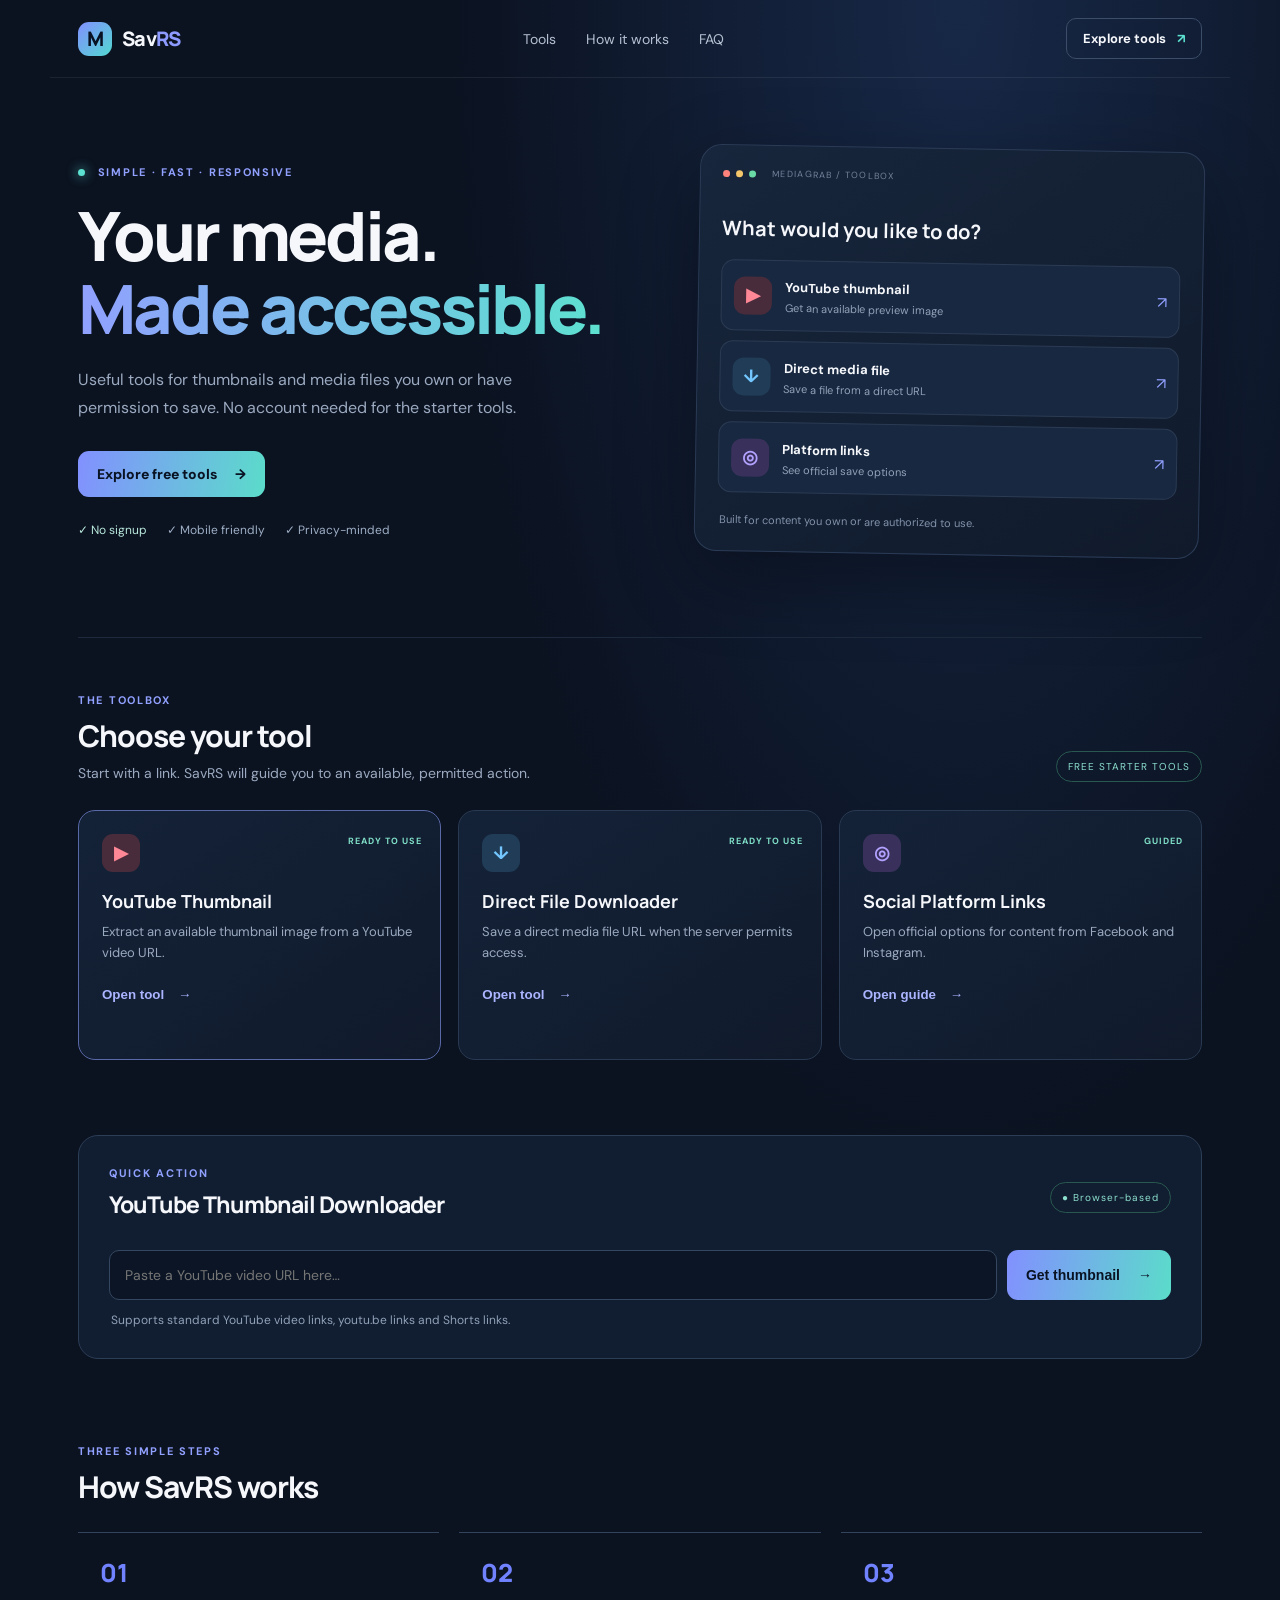
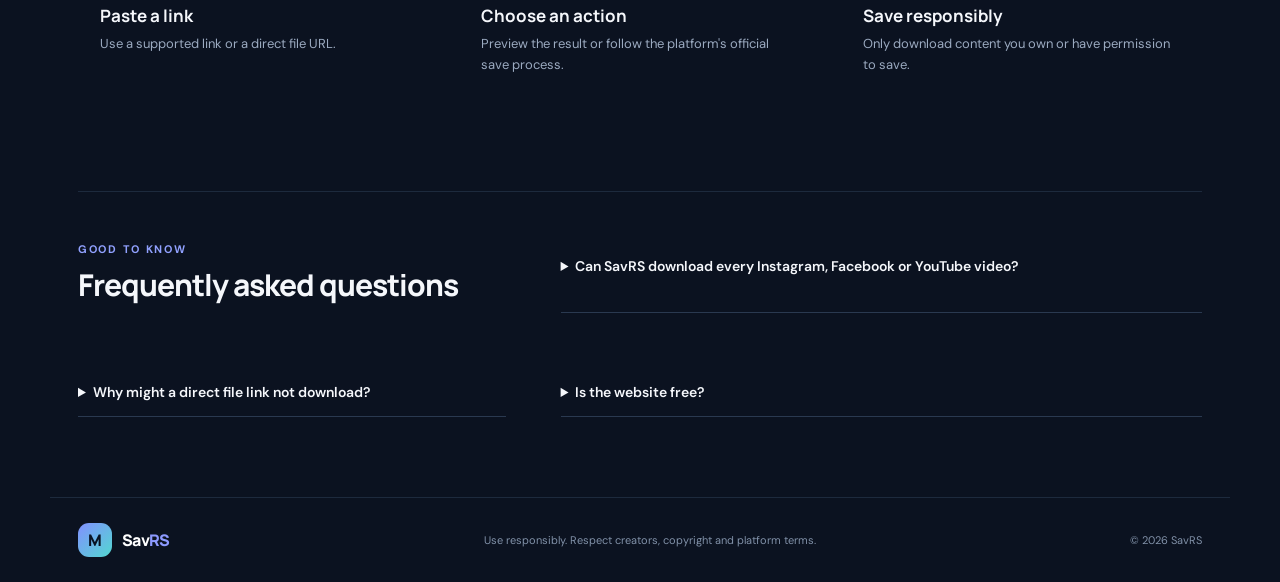
==== index.html @ 7df57d8f "Add files via upload" ====
<!doctype html>
<html lang="en">
<head>
  <meta charset="utf-8">
  <meta name="viewport" content="width=device-width, initial-scale=1">
  <meta name="theme-color" content="#101827">
  <meta name="description" content="SavRS — simple tools for media you own or are authorized to download.">
  <title>SavRS — All Your Media Tools</title>
  <link rel="stylesheet" href="style.css">
</head>
<body>
  <header class="topbar">
    <a class="brand" href="#" aria-label="SavRS home"><span class="brand-mark">M</span><span>Sav<span class="brand-accent">RS</span></span></a>
    <nav><a href="#tools">Tools</a><a href="#how">How it works</a><a href="#faq">FAQ</a></nav>
    <a class="top-cta" href="#tools">Explore tools <span>↗</span></a>
  </header>

  <main>
    <section class="hero">
      <div class="hero-copy">
        <div class="eyebrow"><span class="pulse"></span> SIMPLE · FAST · RESPONSIVE</div>
        <h1>Your media.<br><span>Made accessible.</span></h1>
        <p class="hero-text">Useful tools for thumbnails and media files you own or have permission to save. No account needed for the starter tools.</p>
        <a class="primary-btn" href="#tools">Explore free tools <span>→</span></a>
        <div class="trust-row"><span>✓ No signup</span><span>✓ Mobile friendly</span><span>✓ Privacy-minded</span></div>
      </div>
      <div class="hero-card">
        <div class="window-dots"><i></i><i></i><i></i><span>MEDIAGRAB / TOOLBOX</span></div>
        <div class="preview-title">What would you like to do?</div>
        <div class="preview-item"><span class="preview-icon red">▶</span><div><b>YouTube thumbnail</b><small>Get an available preview image</small></div><span class="arrow">↗</span></div>
        <div class="preview-item"><span class="preview-icon blue">↓</span><div><b>Direct media file</b><small>Save a file from a direct URL</small></div><span class="arrow">↗</span></div>
        <div class="preview-item"><span class="preview-icon violet">◎</span><div><b>Platform links</b><small>See official save options</small></div><span class="arrow">↗</span></div>
        <div class="preview-note">Built for content you own or are authorized to use.</div>
      </div>
    </section>

    <section class="tool-section" id="tools">
      <div class="section-heading"><div><div class="eyebrow">THE TOOLBOX</div><h2>Choose your tool</h2><p>Start with a link. SavRS will guide you to an available, permitted action.</p></div><span class="free-pill">FREE STARTER TOOLS</span></div>

      <div class="tool-grid">
        <article class="tool-card featured">
          <div class="tool-icon red">▶</div><div class="tag">READY TO USE</div>
          <h3>YouTube Thumbnail</h3><p>Extract an available thumbnail image from a YouTube video URL.</p>
          <button class="tool-button" data-tool="youtube">Open tool <span>→</span></button>
        </article>
        <article class="tool-card">
          <div class="tool-icon blue">↓</div><div class="tag">READY TO USE</div>
          <h3>Direct File Downloader</h3><p>Save a direct media file URL when the server permits access.</p>
          <button class="tool-button" data-tool="direct">Open tool <span>→</span></button>
        </article>
        <article class="tool-card">
          <div class="tool-icon violet">◎</div><div class="tag">GUIDED</div>
          <h3>Social Platform Links</h3><p>Open official options for content from Facebook and Instagram.</p>
          <button class="tool-button" data-tool="social">Open guide <span>→</span></button>
        </article>
      </div>
    </section>

    <section class="workspace" id="workspace" aria-live="polite">
      <div class="workspace-head"><div><div class="eyebrow">QUICK ACTION</div><h2 id="workspace-title">YouTube Thumbnail Downloader</h2></div><span class="secure-label">● Browser-based</span></div>
      <div class="input-row"><label class="sr-only" for="media-url">Paste a link</label><input id="media-url" type="url" placeholder="Paste a YouTube video URL here…" autocomplete="url"><button id="run-tool" class="primary-btn">Get thumbnail <span>→</span></button></div>
      <p class="hint" id="tool-hint">Supports standard YouTube video links, youtu.be links and Shorts links.</p>
      <div id="result" class="result hidden"></div>
      <div id="notice" class="notice hidden" role="status"></div>
    </section>

    <section class="steps" id="how">
      <div class="eyebrow">THREE SIMPLE STEPS</div><h2>How SavRS works</h2>
      <div class="step-grid">
        <div class="step"><span>01</span><h3>Paste a link</h3><p>Use a supported link or a direct file URL.</p></div>
        <div class="step"><span>02</span><h3>Choose an action</h3><p>Preview the result or follow the platform's official save process.</p></div>
        <div class="step"><span>03</span><h3>Save responsibly</h3><p>Only download content you own or have permission to save.</p></div>
      </div>
    </section>

    <section class="faq" id="faq"><div><div class="eyebrow">GOOD TO KNOW</div><h2>Frequently asked questions</h2></div>
      <details><summary>Can SavRS download every Instagram, Facebook or YouTube video?</summary><p>No. Platform restrictions, copyright and access controls apply. This starter version does not bypass logins, private accounts, DRM or platform protections. Use each platform's official download or save feature where available.</p></details>
      <details><summary>Why might a direct file link not download?</summary><p>The host may block cross-origin requests, require authentication, or prevent downloads. Try the file owner's official download link.</p></details>
      <details><summary>Is the website free?</summary><p>This starter frontend can be hosted on a free static hosting plan. Hosting providers and third-party services may have usage limits or change their free tiers.</p></details>
    </section>
  </main>

  <footer><a class="brand" href="#"><span class="brand-mark">M</span><span>Sav<span class="brand-accent">RS</span></span></a><p>Use responsibly. Respect creators, copyright and platform terms.</p><span>© <span id="year"></span> SavRS</span></footer>
  <script src="app.js"></script>
</body>
</html>
---- style.css ----
@import url('https://fonts.googleapis.com/css2?family=DM+Sans:wght@400;500;600;700&family=Manrope:wght@400;500;600;700;800&display=swap');
:root{--bg:#0b1220;--panel:#111c2e;--panel2:#142238;--text:#f5f7fb;--muted:#9baac0;--line:#26364d;--accent:#7c8cff;--cyan:#5de1d0}
*{box-sizing:border-box}html{scroll-behavior:smooth}body{margin:0;background:radial-gradient(ellipse at 75% 0%,#172847 0,transparent 38%),var(--bg);color:var(--text);font-family:'DM Sans',sans-serif}a{color:inherit;text-decoration:none}.topbar{height:78px;max-width:1180px;margin:auto;padding:0 28px;display:flex;align-items:center;justify-content:space-between;border-bottom:1px solid rgba(255,255,255,.07)}.brand{display:flex;align-items:center;gap:10px;font:800 20px Manrope,sans-serif;letter-spacing:-.7px}.brand-mark{width:34px;height:34px;border-radius:11px;display:grid;place-items:center;background:linear-gradient(135deg,#8290ff,#52d8d1);color:#081222;font-weight:900}.brand-accent{color:#8d9aff}.topbar nav{display:flex;gap:30px;color:#b4c0d2;font-size:14px}.topbar nav a:hover{color:white}.top-cta{font-size:13px;font-weight:700;padding:11px 16px;border:1px solid #3b4d68;border-radius:10px}.top-cta span{color:var(--cyan);margin-left:8px}main{max-width:1180px;margin:auto;padding:0 28px}.hero{min-height:510px;display:grid;grid-template-columns:1.05fr .95fr;gap:60px;align-items:center;padding:70px 0 82px}.eyebrow{font-size:11px;letter-spacing:1.7px;font-weight:700;color:#91a1ff}.pulse{display:inline-block;width:7px;height:7px;background:var(--cyan);border-radius:50%;margin-right:8px;box-shadow:0 0 12px var(--cyan)}h1,h2,h3,p{margin-top:0}h1{font:800 clamp(42px,6vw,68px)/1.08 Manrope,sans-serif;letter-spacing:-3px;margin:20px 0}.hero h1 span{background:linear-gradient(90deg,#91a0ff,#5de1d0);-webkit-background-clip:text;background-clip:text;color:transparent}.hero-text{color:var(--muted);font-size:16px;line-height:1.8;max-width:500px;margin-bottom:28px}.primary-btn{border:0;background:linear-gradient(100deg,#8290ff,#5bdcca);color:#091323;font-weight:800;border-radius:11px;padding:14px 19px;display:inline-flex;align-items:center;gap:18px;cursor:pointer;font-size:14px}.primary-btn:hover{filter:brightness(1.08);transform:translateY(-1px)}.trust-row{display:flex;gap:20px;margin-top:25px;color:#9eafc5;font-size:12px;flex-wrap:wrap}.trust-row span:first-child{color:#b9e9dc}.hero-card{background:linear-gradient(145deg,#17263c,#101a2b);border:1px solid #2b3b55;border-radius:22px;padding:22px;box-shadow:0 25px 80px #0005;transform:rotate(1deg)}.window-dots{display:flex;align-items:center;gap:6px;color:#73839a;font-size:9px;letter-spacing:1.3px;margin-bottom:35px}.window-dots i{width:7px;height:7px;border-radius:50%;background:#586982}.window-dots i:first-child{background:#ff827b}.window-dots i:nth-child(2){background:#f5c76b}.window-dots i:nth-child(3){background:#69d9a5}.window-dots span{margin-left:10px}.preview-title{font:700 20px Manrope;margin-bottom:18px}.preview-item{display:flex;align-items:center;gap:13px;padding:15px 12px;border:1px solid #2b3b53;border-radius:13px;margin:10px 0;background:#182840}.preview-icon,.tool-icon{width:38px;height:38px;display:grid;place-items:center;border-radius:11px;font-weight:800;font-size:18px}.red{background:#492c3b;color:#ff8796}.blue{background:#203c56;color:#73c6ff}.violet{background:#39315b;color:#b4a1ff}.preview-item b{font-size:13px}.preview-item small{display:block;color:#92a2b8;margin-top:4px;font-size:11px}.arrow{margin-left:auto;color:#91a0ff}.preview-note{color:#8292aa;font-size:11px;margin:20px 2px 2px}.tool-section{padding:55px 0 70px;border-top:1px solid #1d2a3d}.section-heading{display:flex;align-items:end;justify-content:space-between;gap:20px;margin-bottom:28px}.section-heading h2,.workspace h2,.steps h2,.faq h2{font:750 30px Manrope;letter-spacing:-1px;margin:8px 0}.section-heading p{color:var(--muted);font-size:14px;margin:0}.free-pill,.secure-label{font-size:10px;letter-spacing:1px;color:#8de0ce;border:1px solid #28584f;padding:8px 11px;border-radius:30px;white-space:nowrap}.tool-grid{display:grid;grid-template-columns:repeat(3,1fr);gap:17px}.tool-card{position:relative;background:linear-gradient(145deg,#142238,#101a2b);border:1px solid #283951;border-radius:17px;padding:23px;min-height:250px}.tool-card.featured{border-color:#5968a7}.tool-card .tag{position:absolute;right:18px;top:24px;color:#7fdfc7;font-size:9px;letter-spacing:1px;font-weight:700}.tool-card h3{font:700 18px Manrope;margin:17px 0 8px}.tool-card p{font-size:13px;line-height:1.65;color:var(--muted);min-height:43px}.tool-button{background:transparent;border:0;color:#aab4ff;padding:10px 0;font-weight:700;cursor:pointer}.tool-button span{margin-left:10px}.workspace{padding:30px;background:#111e31;border:1px solid #2c3d56;border-radius:20px;margin:5px 0 80px}.workspace-head{display:flex;justify-content:space-between;align-items:center;gap:15px;margin-bottom:22px}.workspace h2{font-size:23px}.input-row{display:flex;gap:10px}.input-row input{flex:1;min-width:0;background:#0b1525;border:1px solid #354760;color:white;border-radius:10px;padding:15px;font:14px 'DM Sans';outline:none}.input-row input:focus{border-color:#8793ff;box-shadow:0 0 0 3px #8793ff22}.hint{font-size:12px;color:#91a1b8;margin:12px 2px 0}.result{margin-top:22px;padding:18px;background:#0b1728;border:1px solid #2d405b;border-radius:13px}.result img{display:block;width:min(100%,520px);border-radius:10px;margin:14px 0}.result-actions{display:flex;gap:10px;flex-wrap:wrap}.secondary-btn{display:inline-block;padding:10px 13px;border-radius:9px;background:#263957;color:#dce4ff;font-size:12px;font-weight:700}.notice{margin-top:18px;padding:13px 15px;border-radius:10px;background:#2b2430;color:#ffd8bd;font-size:13px;line-height:1.6}.hidden{display:none}.steps{padding:5px 0 80px}.step-grid{display:grid;grid-template-columns:repeat(3,1fr);gap:20px;margin-top:25px}.step{padding:22px;border-top:1px solid #33435b}.step span{font:800 25px Manrope;color:#7182ff}.step h3{font:700 17px Manrope;margin:14px 0 7px}.step p{color:var(--muted);font-size:13px;line-height:1.6}.faq{display:grid;grid-template-columns:.8fr 1.2fr;gap:55px;padding:50px 0 80px;border-top:1px solid #1d2a3d}.faq details{border-bottom:1px solid #2a3950;padding:15px 0}.faq summary{cursor:pointer;font-size:14px;font-weight:600}.faq details p{color:var(--muted);font-size:13px;line-height:1.7;margin:12px 0 0}footer{border-top:1px solid #1d2a3d;max-width:1180px;margin:auto;padding:25px 28px;display:flex;align-items:center;justify-content:space-between;gap:20px;color:#8191a8;font-size:11px}footer p{margin:0}footer .brand{color:white;font-size:16px}.sr-only{position:absolute;width:1px;height:1px;padding:0;margin:-1px;overflow:hidden;clip:rect(0,0,0,0);white-space:nowrap;border:0}
@media(max-width:800px){.hero{grid-template-columns:1fr;gap:35px;padding:55px 0}.hero-card{max-width:550px}.tool-grid{grid-template-columns:1fr 1fr}.faq{grid-template-columns:1fr;gap:12px}.topbar nav{display:none}}
@media(max-width:560px){.topbar{height:66px;padding:0 18px}main{padding:0 18px}.top-cta{font-size:11px;padding:9px 11px}.hero{padding:48px 0 58px;min-height:0}h1{letter-spacing:-2px}.hero-text{font-size:14px}.trust-row{gap:10px}.hero-card{padding:17px}.section-heading{align-items:start;flex-direction:column}.section-heading h2,.steps h2,.faq h2{font-size:26px}.tool-grid,.step-grid{grid-template-columns:1fr}.tool-card{min-height:220px}.workspace{padding:19px;margin-bottom:60px}.workspace-head{align-items:start;flex-direction:column}.workspace h2{font-size:20px}.input-row{flex-direction:column}.input-row .primary-btn{justify-content:center}footer{padding:22px 18px;flex-wrap:wrap}footer p{order:3;width:100%}}

.upload-area{margin-top:18px;padding:18px;border:1px dashed #526785;border-radius:12px;background:#0c1728}.upload-area label{display:block;font-weight:700;font-size:13px;margin-bottom:12px}.upload-area input{max-width:100%;color:#cbd5e1;font-size:12px}.primary-btn:disabled{opacity:.65;cursor:wait}
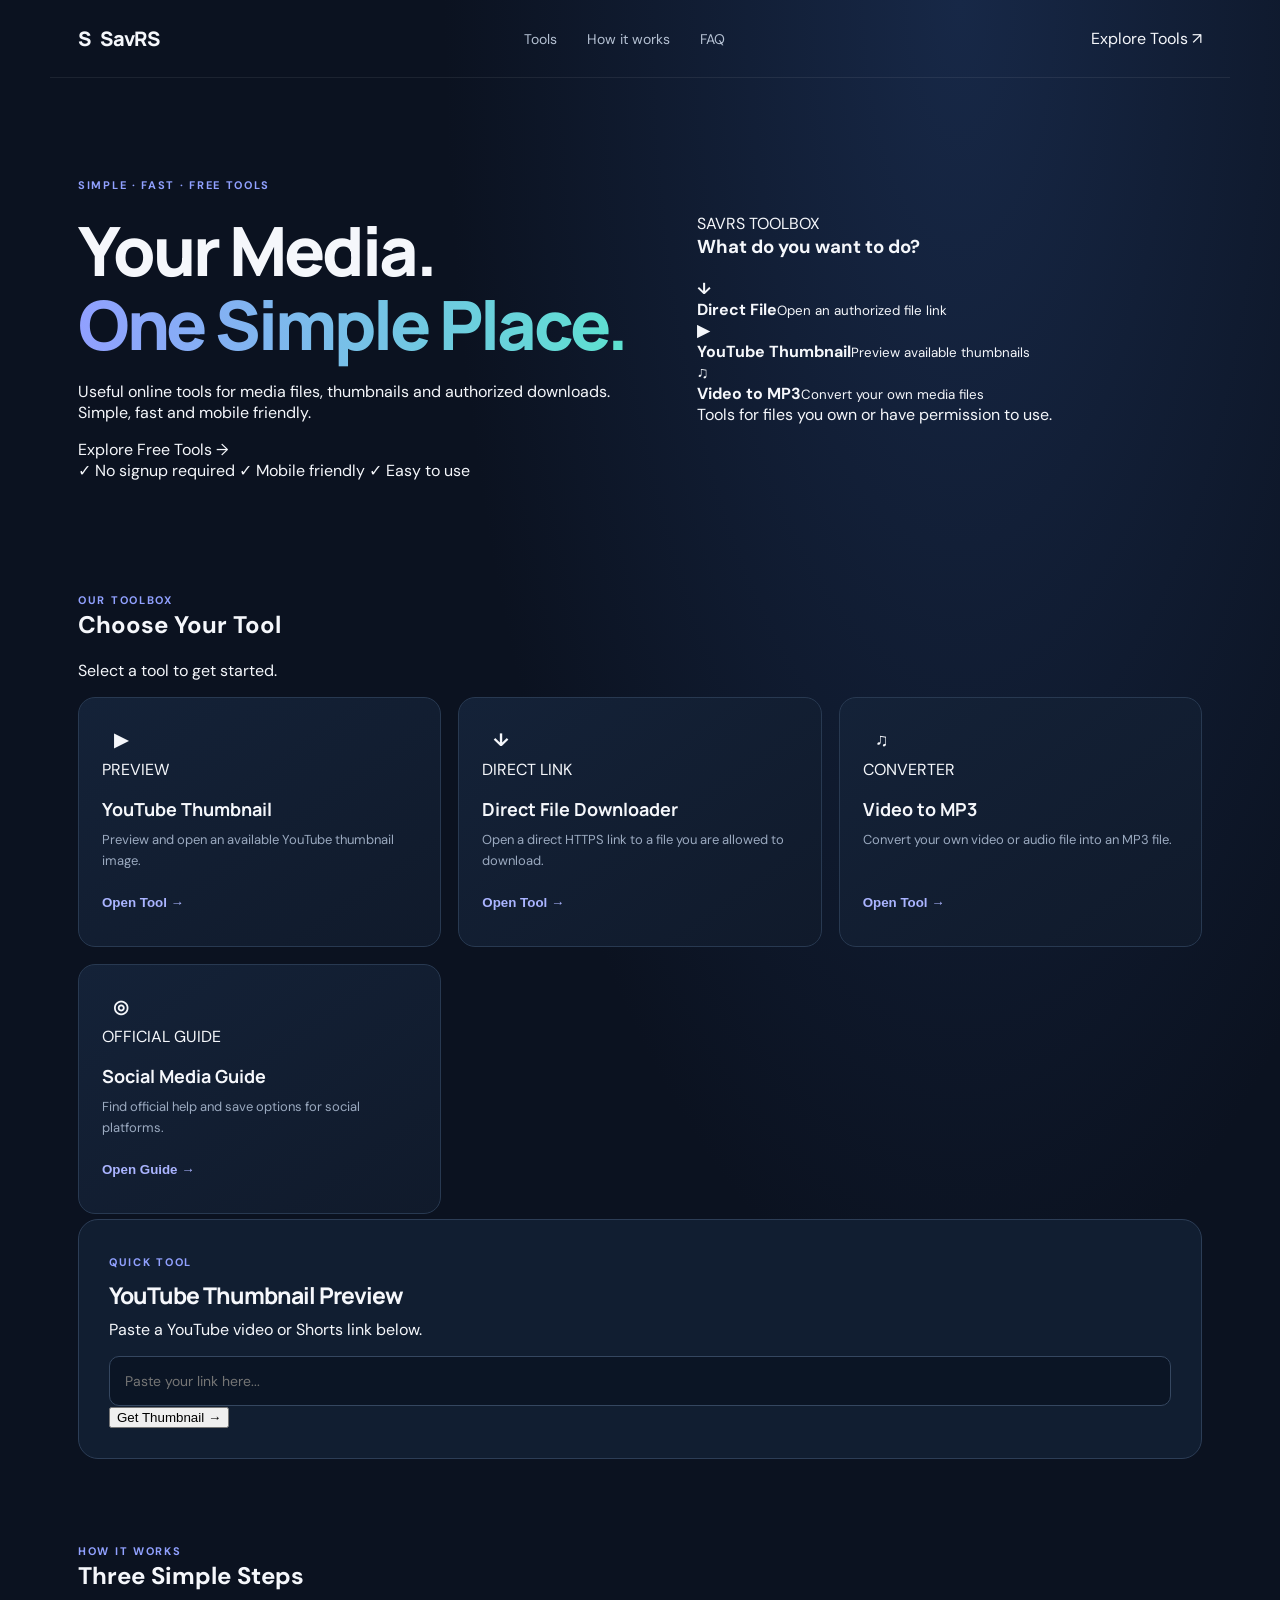
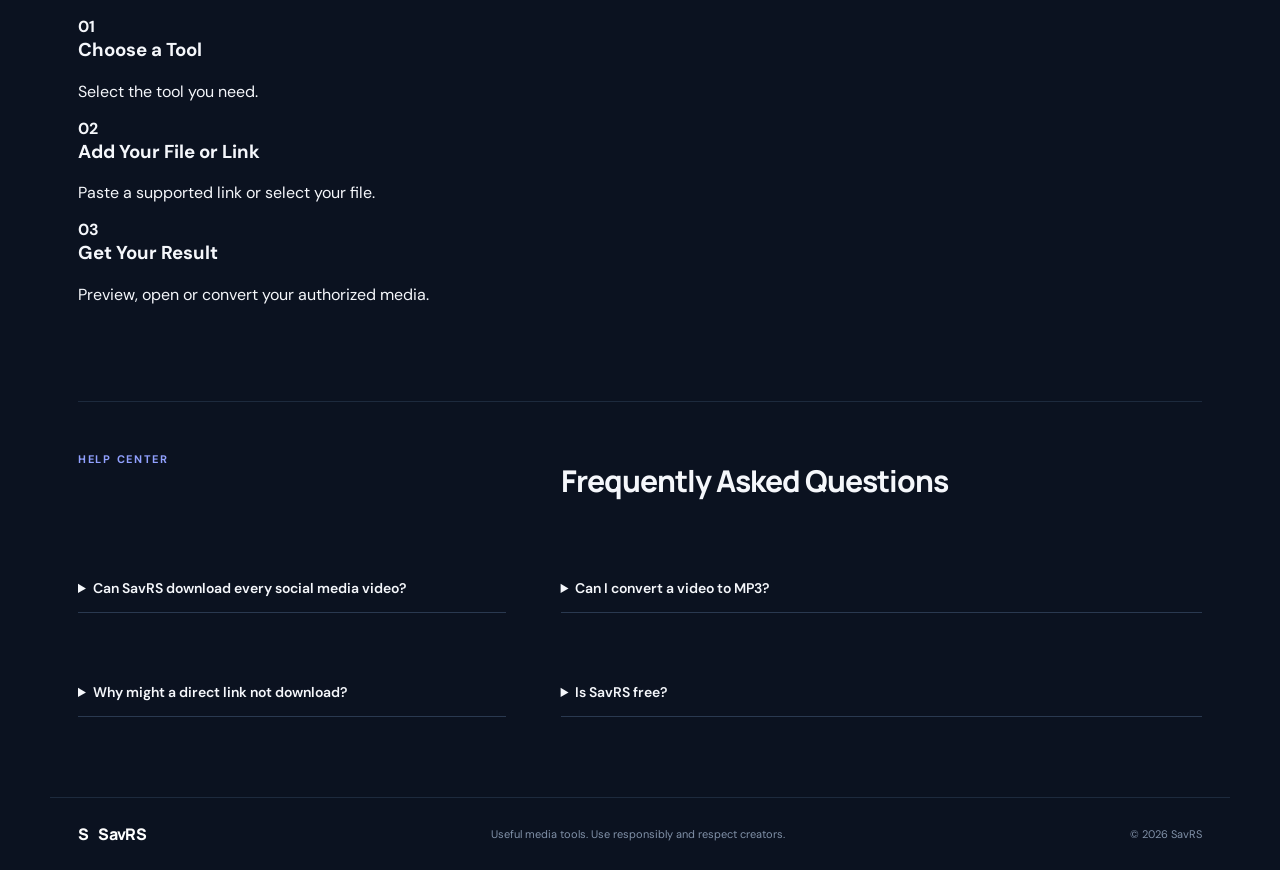
==== commit 56e7a3c5: "Update index.html" ====
--- a/index.html
+++ b/index.html
@@ -1,86 +1,141 @@
-<!doctype html>
+
+<!DOCTYPE html>
 <html lang="en">
 <head>
-  <meta charset="utf-8">
-  <meta name="viewport" content="width=device-width, initial-scale=1">
-  <meta name="theme-color" content="#101827">
-  <meta name="description" content="SavRS — simple tools for media you own or are authorized to download.">
-  <title>SavRS — All Your Media Tools</title>
+  <meta charset="UTF-8">
+  <meta name="viewport" content="width=device-width, initial-scale=1.0">
+  <meta name="theme-color" content="#071426">
+  <meta name="description" content="SavRS - Free online media tools for authorized files, thumbnails and media conversion.">
+  <title>SavRS - All in One Media Downloader</title>
   <link rel="stylesheet" href="style.css">
 </head>
 <body>
   <header class="topbar">
-    <a class="brand" href="#" aria-label="SavRS home"><span class="brand-mark">M</span><span>Sav<span class="brand-accent">RS</span></span></a>
-    <nav><a href="#tools">Tools</a><a href="#how">How it works</a><a href="#faq">FAQ</a></nav>
-    <a class="top-cta" href="#tools">Explore tools <span>↗</span></a>
+    <a class="brand" href="#">
+      <span class="brand-icon">S</span>
+      <span>Sav<span class="cyan">RS</span></span>
+    </a>
+    <nav>
+      <a href="#tools">Tools</a>
+      <a href="#how">How it works</a>
+      <a href="#faq">FAQ</a>
+    </nav>
+    <a class="nav-button" href="#tools">Explore Tools ↗</a>
   </header>
 
   <main>
     <section class="hero">
-      <div class="hero-copy">
-        <div class="eyebrow"><span class="pulse"></span> SIMPLE · FAST · RESPONSIVE</div>
-        <h1>Your media.<br><span>Made accessible.</span></h1>
-        <p class="hero-text">Useful tools for thumbnails and media files you own or have permission to save. No account needed for the starter tools.</p>
-        <a class="primary-btn" href="#tools">Explore free tools <span>→</span></a>
-        <div class="trust-row"><span>✓ No signup</span><span>✓ Mobile friendly</span><span>✓ Privacy-minded</span></div>
+      <div class="hero-content">
+        <span class="eyebrow">SIMPLE · FAST · FREE TOOLS</span>
+        <h1>Your Media.<br><span>One Simple Place.</span></h1>
+        <p>Useful online tools for media files, thumbnails and authorized downloads. Simple, fast and mobile friendly.</p>
+        <a class="main-button" href="#tools">Explore Free Tools <span>→</span></a>
+        <div class="trust">
+          <span>✓ No signup required</span>
+          <span>✓ Mobile friendly</span>
+          <span>✓ Easy to use</span>
+        </div>
       </div>
-      <div class="hero-card">
-        <div class="window-dots"><i></i><i></i><i></i><span>MEDIAGRAB / TOOLBOX</span></div>
-        <div class="preview-title">What would you like to do?</div>
-        <div class="preview-item"><span class="preview-icon red">▶</span><div><b>YouTube thumbnail</b><small>Get an available preview image</small></div><span class="arrow">↗</span></div>
-        <div class="preview-item"><span class="preview-icon blue">↓</span><div><b>Direct media file</b><small>Save a file from a direct URL</small></div><span class="arrow">↗</span></div>
-        <div class="preview-item"><span class="preview-icon violet">◎</span><div><b>Platform links</b><small>See official save options</small></div><span class="arrow">↗</span></div>
-        <div class="preview-note">Built for content you own or are authorized to use.</div>
+
+      <div class="hero-panel">
+        <div class="panel-top"><span></span><span></span><span></span> SAVRS TOOLBOX</div>
+        <h3>What do you want to do?</h3>
+        <div class="panel-item"><b class="p-icon">↓</b><div><strong>Direct File</strong><small>Open an authorized file link</small></div></div>
+        <div class="panel-item"><b class="p-icon">▶</b><div><strong>YouTube Thumbnail</strong><small>Preview available thumbnails</small></div></div>
+        <div class="panel-item"><b class="p-icon">♫</b><div><strong>Video to MP3</strong><small>Convert your own media files</small></div></div>
+        <p class="panel-note">Tools for files you own or have permission to use.</p>
       </div>
     </section>
 
-    <section class="tool-section" id="tools">
-      <div class="section-heading"><div><div class="eyebrow">THE TOOLBOX</div><h2>Choose your tool</h2><p>Start with a link. SavRS will guide you to an available, permitted action.</p></div><span class="free-pill">FREE STARTER TOOLS</span></div>
+    <section class="tools-section" id="tools">
+      <div class="section-title">
+        <span class="eyebrow">OUR TOOLBOX</span>
+        <h2>Choose Your Tool</h2>
+        <p>Select a tool to get started.</p>
+      </div>
 
       <div class="tool-grid">
-        <article class="tool-card featured">
-          <div class="tool-icon red">▶</div><div class="tag">READY TO USE</div>
-          <h3>YouTube Thumbnail</h3><p>Extract an available thumbnail image from a YouTube video URL.</p>
-          <button class="tool-button" data-tool="youtube">Open tool <span>→</span></button>
+        <article class="tool-card">
+          <div class="tool-icon">▶</div>
+          <span class="tool-tag">PREVIEW</span>
+          <h3>YouTube Thumbnail</h3>
+          <p>Preview and open an available YouTube thumbnail image.</p>
+          <button class="tool-button" data-tool="youtube">Open Tool →</button>
         </article>
+
         <article class="tool-card">
-          <div class="tool-icon blue">↓</div><div class="tag">READY TO USE</div>
-          <h3>Direct File Downloader</h3><p>Save a direct media file URL when the server permits access.</p>
-          <button class="tool-button" data-tool="direct">Open tool <span>→</span></button>
+          <div class="tool-icon">↓</div>
+          <span class="tool-tag">DIRECT LINK</span>
+          <h3>Direct File Downloader</h3>
+          <p>Open a direct HTTPS link to a file you are allowed to download.</p>
+          <button class="tool-button" data-tool="direct">Open Tool →</button>
         </article>
+
         <article class="tool-card">
-          <div class="tool-icon violet">◎</div><div class="tag">GUIDED</div>
-          <h3>Social Platform Links</h3><p>Open official options for content from Facebook and Instagram.</p>
-          <button class="tool-button" data-tool="social">Open guide <span>→</span></button>
+          <div class="tool-icon">♫</div>
+          <span class="tool-tag">CONVERTER</span>
+          <h3>Video to MP3</h3>
+          <p>Convert your own video or audio file into an MP3 file.</p>
+          <button class="tool-button" data-tool="audio">Open Tool →</button>
+        </article>
+
+        <article class="tool-card">
+          <div class="tool-icon">◎</div>
+          <span class="tool-tag">OFFICIAL GUIDE</span>
+          <h3>Social Media Guide</h3>
+          <p>Find official help and save options for social platforms.</p>
+          <button class="tool-button" data-tool="social">Open Guide →</button>
         </article>
       </div>
     </section>
 
-    <section class="workspace" id="workspace" aria-live="polite">
-      <div class="workspace-head"><div><div class="eyebrow">QUICK ACTION</div><h2 id="workspace-title">YouTube Thumbnail Downloader</h2></div><span class="secure-label">● Browser-based</span></div>
-      <div class="input-row"><label class="sr-only" for="media-url">Paste a link</label><input id="media-url" type="url" placeholder="Paste a YouTube video URL here…" autocomplete="url"><button id="run-tool" class="primary-btn">Get thumbnail <span>→</span></button></div>
-      <p class="hint" id="tool-hint">Supports standard YouTube video links, youtu.be links and Shorts links.</p>
-      <div id="result" class="result hidden"></div>
+    <section class="workspace" id="workspace">
+      <span class="eyebrow">QUICK TOOL</span>
+      <h2 id="workspace-title">YouTube Thumbnail Preview</h2>
+      <p id="tool-hint">Paste a YouTube video or Shorts link below.</p>
+
+      <div class="input-row" id="url-area">
+        <input id="media-url" type="url" placeholder="Paste your link here..." autocomplete="url">
+      </div>
+
+      <div class="upload-area hidden" id="upload-area">
+        <label for="media-file">Choose a video or audio file from your device</label>
+        <input type="file" id="media-file" accept="video/*,audio/*">
+        <small>For files you own or have permission to convert. Browser processing; large files may be slow.</small>
+      </div>
+
+      <button id="run-tool" class="main-button action-button">Get Thumbnail →</button>
+
       <div id="notice" class="notice hidden" role="status"></div>
+      <div id="result" class="result hidden" aria-live="polite"></div>
     </section>
 
-    <section class="steps" id="how">
-      <div class="eyebrow">THREE SIMPLE STEPS</div><h2>How SavRS works</h2>
-      <div class="step-grid">
-        <div class="step"><span>01</span><h3>Paste a link</h3><p>Use a supported link or a direct file URL.</p></div>
-        <div class="step"><span>02</span><h3>Choose an action</h3><p>Preview the result or follow the platform's official save process.</p></div>
-        <div class="step"><span>03</span><h3>Save responsibly</h3><p>Only download content you own or have permission to save.</p></div>
+    <section class="how-section" id="how">
+      <span class="eyebrow">HOW IT WORKS</span>
+      <h2>Three Simple Steps</h2>
+      <div class="steps">
+        <div><b>01</b><h3>Choose a Tool</h3><p>Select the tool you need.</p></div>
+        <div><b>02</b><h3>Add Your File or Link</h3><p>Paste a supported link or select your file.</p></div>
+        <div><b>03</b><h3>Get Your Result</h3><p>Preview, open or convert your authorized media.</p></div>
       </div>
     </section>
 
-    <section class="faq" id="faq"><div><div class="eyebrow">GOOD TO KNOW</div><h2>Frequently asked questions</h2></div>
-      <details><summary>Can SavRS download every Instagram, Facebook or YouTube video?</summary><p>No. Platform restrictions, copyright and access controls apply. This starter version does not bypass logins, private accounts, DRM or platform protections. Use each platform's official download or save feature where available.</p></details>
-      <details><summary>Why might a direct file link not download?</summary><p>The host may block cross-origin requests, require authentication, or prevent downloads. Try the file owner's official download link.</p></details>
-      <details><summary>Is the website free?</summary><p>This starter frontend can be hosted on a free static hosting plan. Hosting providers and third-party services may have usage limits or change their free tiers.</p></details>
+    <section class="faq" id="faq">
+      <span class="eyebrow">HELP CENTER</span>
+      <h2>Frequently Asked Questions</h2>
+      <details><summary>Can SavRS download every social media video?</summary><p>No. Platform rules, copyright and access restrictions apply. SavRS does not bypass private accounts, logins, DRM or platform protections. Use official download options where available.</p></details>
+      <details><summary>Can I convert a video to MP3?</summary><p>Yes. Select a video or audio file stored on your device. Conversion is performed in your browser. Use only content you own or are authorized to convert.</p></details>
+      <details><summary>Why might a direct link not download?</summary><p>The file host may block browser downloads, require authentication or prevent cross-origin access. Try the owner's official download option.</p></details>
+      <details><summary>Is SavRS free?</summary><p>The current starter tools are free to use. Hosting and third-party service limits may apply.</p></details>
     </section>
   </main>
 
-  <footer><a class="brand" href="#"><span class="brand-mark">M</span><span>Sav<span class="brand-accent">RS</span></span></a><p>Use responsibly. Respect creators, copyright and platform terms.</p><span>© <span id="year"></span> SavRS</span></footer>
+  <footer>
+    <a class="brand" href="#"><span class="brand-icon">S</span><span>Sav<span class="cyan">RS</span></span></a>
+    <p>Useful media tools. Use responsibly and respect creators.</p>
+    <span>© <span id="year"></span> SavRS</span>
+  </footer>
+
   <script src="app.js"></script>
 </body>
-</html>+</html>
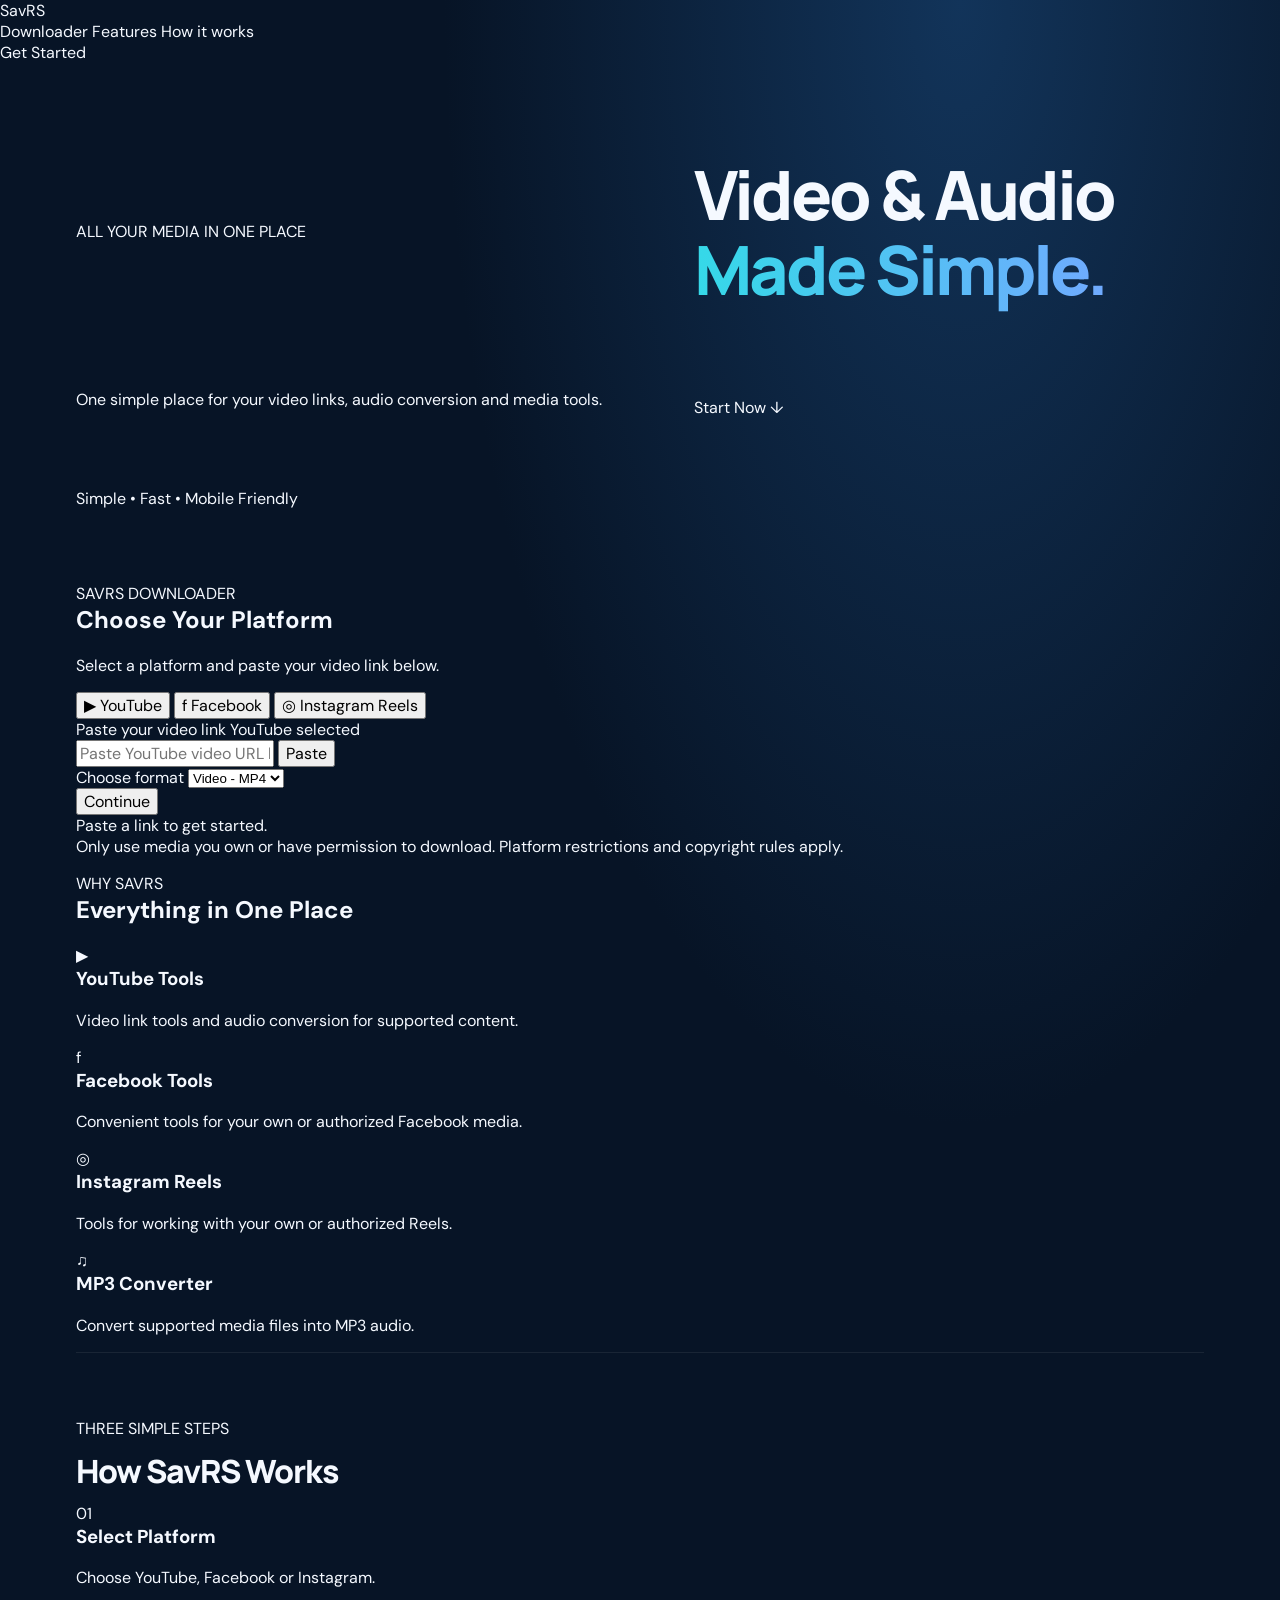
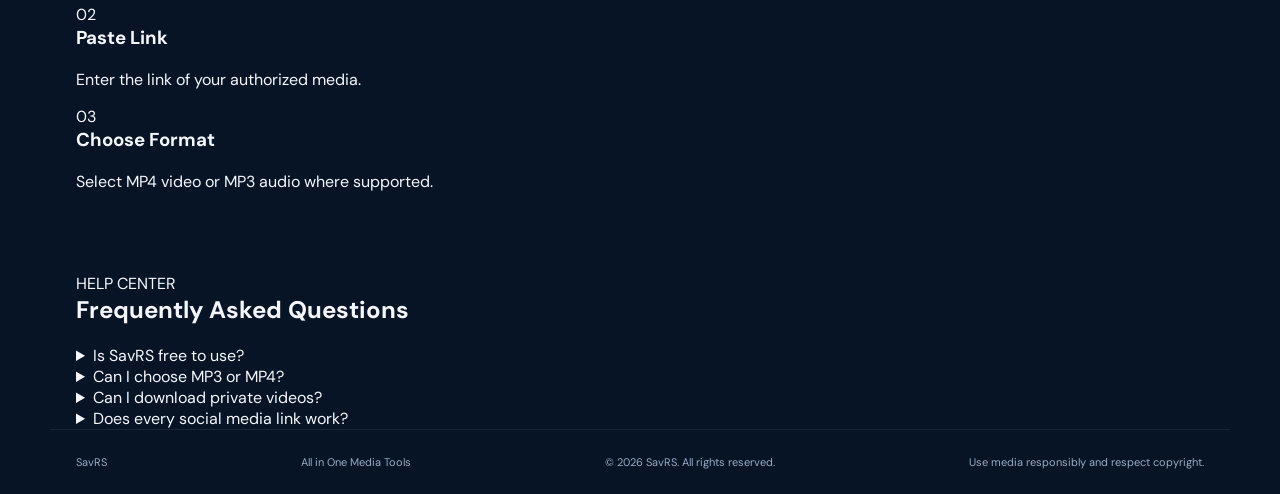
==== commit ed47a9c0: "Update index.html" ====
--- a/index.html
+++ b/index.html
@@ -4,138 +4,190 @@
 <head>
   <meta charset="UTF-8">
   <meta name="viewport" content="width=device-width, initial-scale=1.0">
-  <meta name="theme-color" content="#071426">
-  <meta name="description" content="SavRS - Free online media tools for authorized files, thumbnails and media conversion.">
+  <meta name="theme-color" content="#07111f">
+  <meta name="description" content="SavRS - Simple video and audio tools for your media links.">
   <title>SavRS - All in One Media Downloader</title>
+  <link rel="preconnect" href="https://fonts.googleapis.com">
+  <link rel="preconnect" href="https://fonts.gstatic.com" crossorigin>
+  <link href="https://fonts.googleapis.com/css2?family=Inter:wght@400;500;600;700;800&display=swap" rel="stylesheet">
   <link rel="stylesheet" href="style.css">
+  <script src="app.js" defer></script>
 </head>
+
 <body>
-  <header class="topbar">
-    <a class="brand" href="#">
-      <span class="brand-icon">S</span>
-      <span>Sav<span class="cyan">RS</span></span>
-    </a>
+  <header class="site-header">
+    <a href="#" class="logo">Sav<span>RS</span></a>
     <nav>
-      <a href="#tools">Tools</a>
+      <a href="#downloader">Downloader</a>
+      <a href="#features">Features</a>
       <a href="#how">How it works</a>
-      <a href="#faq">FAQ</a>
     </nav>
-    <a class="nav-button" href="#tools">Explore Tools ↗</a>
+    <a class="header-btn" href="#downloader">Get Started</a>
   </header>
 
   <main>
     <section class="hero">
-      <div class="hero-content">
-        <span class="eyebrow">SIMPLE · FAST · FREE TOOLS</span>
-        <h1>Your Media.<br><span>One Simple Place.</span></h1>
-        <p>Useful online tools for media files, thumbnails and authorized downloads. Simple, fast and mobile friendly.</p>
-        <a class="main-button" href="#tools">Explore Free Tools <span>→</span></a>
-        <div class="trust">
-          <span>✓ No signup required</span>
-          <span>✓ Mobile friendly</span>
-          <span>✓ Easy to use</span>
-        </div>
+      <div class="hero-tag">ALL YOUR MEDIA IN ONE PLACE</div>
+      <h1>Video & Audio<br><span>Made Simple.</span></h1>
+      <p>One simple place for your video links, audio conversion and media tools.</p>
+      <a class="primary-btn" href="#downloader">Start Now ↓</a>
+      <div class="hero-note">Simple • Fast • Mobile Friendly</div>
+    </section>
+
+    <section class="downloader-section" id="downloader">
+      <div class="section-heading">
+        <span class="small-label">SAVRS DOWNLOADER</span>
+        <h2>Choose Your Platform</h2>
+        <p>Select a platform and paste your video link below.</p>
       </div>
 
-      <div class="hero-panel">
-        <div class="panel-top"><span></span><span></span><span></span> SAVRS TOOLBOX</div>
-        <h3>What do you want to do?</h3>
-        <div class="panel-item"><b class="p-icon">↓</b><div><strong>Direct File</strong><small>Open an authorized file link</small></div></div>
-        <div class="panel-item"><b class="p-icon">▶</b><div><strong>YouTube Thumbnail</strong><small>Preview available thumbnails</small></div></div>
-        <div class="panel-item"><b class="p-icon">♫</b><div><strong>Video to MP3</strong><small>Convert your own media files</small></div></div>
-        <p class="panel-note">Tools for files you own or have permission to use.</p>
+      <div class="platform-grid">
+        <button class="platform-card active" type="button" data-platform="youtube">
+          <span class="platform-icon youtube">▶</span>
+          <span>YouTube</span>
+        </button>
+
+        <button class="platform-card" type="button" data-platform="facebook">
+          <span class="platform-icon facebook">f</span>
+          <span>Facebook</span>
+        </button>
+
+        <button class="platform-card" type="button" data-platform="instagram">
+          <span class="platform-icon instagram">◎</span>
+          <span>Instagram Reels</span>
+        </button>
+      </div>
+
+      <div class="download-box">
+        <div class="input-title">
+          <label for="videoUrl">Paste your video link</label>
+          <span id="selectedPlatform">YouTube selected</span>
+        </div>
+
+        <div class="url-input-wrap">
+          <input
+            type="url"
+            id="videoUrl"
+            placeholder="Paste YouTube video URL here..."
+            autocomplete="url"
+          >
+          <button type="button" id="pasteBtn">Paste</button>
+        </div>
+
+        <div class="format-area">
+          <label for="formatSelect">Choose format</label>
+          <select id="formatSelect">
+            <option value="mp4">Video - MP4</option>
+            <option value="mp3">Audio - MP3</option>
+          </select>
+        </div>
+
+        <button type="button" class="download-btn" id="downloadBtn">
+          Continue
+        </button>
+
+        <div id="statusBox" class="status-box" role="status" aria-live="polite">
+          Paste a link to get started.
+        </div>
+
+        <p class="legal-note">
+          Only use media you own or have permission to download.
+          Platform restrictions and copyright rules apply.
+        </p>
       </div>
     </section>
 
-    <section class="tools-section" id="tools">
-      <div class="section-title">
-        <span class="eyebrow">OUR TOOLBOX</span>
-        <h2>Choose Your Tool</h2>
-        <p>Select a tool to get started.</p>
+    <section class="features-section" id="features">
+      <div class="section-heading">
+        <span class="small-label">WHY SAVRS</span>
+        <h2>Everything in One Place</h2>
       </div>
 
-      <div class="tool-grid">
-        <article class="tool-card">
-          <div class="tool-icon">▶</div>
-          <span class="tool-tag">PREVIEW</span>
-          <h3>YouTube Thumbnail</h3>
-          <p>Preview and open an available YouTube thumbnail image.</p>
-          <button class="tool-button" data-tool="youtube">Open Tool →</button>
+      <div class="feature-grid">
+        <article class="feature-card">
+          <div class="feature-icon">▶</div>
+          <h3>YouTube Tools</h3>
+          <p>Video link tools and audio conversion for supported content.</p>
         </article>
 
-        <article class="tool-card">
-          <div class="tool-icon">↓</div>
-          <span class="tool-tag">DIRECT LINK</span>
-          <h3>Direct File Downloader</h3>
-          <p>Open a direct HTTPS link to a file you are allowed to download.</p>
-          <button class="tool-button" data-tool="direct">Open Tool →</button>
+        <article class="feature-card">
+          <div class="feature-icon">f</div>
+          <h3>Facebook Tools</h3>
+          <p>Convenient tools for your own or authorized Facebook media.</p>
         </article>
 
-        <article class="tool-card">
-          <div class="tool-icon">♫</div>
-          <span class="tool-tag">CONVERTER</span>
-          <h3>Video to MP3</h3>
-          <p>Convert your own video or audio file into an MP3 file.</p>
-          <button class="tool-button" data-tool="audio">Open Tool →</button>
+        <article class="feature-card">
+          <div class="feature-icon">◎</div>
+          <h3>Instagram Reels</h3>
+          <p>Tools for working with your own or authorized Reels.</p>
         </article>
 
-        <article class="tool-card">
-          <div class="tool-icon">◎</div>
-          <span class="tool-tag">OFFICIAL GUIDE</span>
-          <h3>Social Media Guide</h3>
-          <p>Find official help and save options for social platforms.</p>
-          <button class="tool-button" data-tool="social">Open Guide →</button>
+        <article class="feature-card">
+          <div class="feature-icon">♫</div>
+          <h3>MP3 Converter</h3>
+          <p>Convert supported media files into MP3 audio.</p>
         </article>
       </div>
     </section>
 
-    <section class="workspace" id="workspace">
-      <span class="eyebrow">QUICK TOOL</span>
-      <h2 id="workspace-title">YouTube Thumbnail Preview</h2>
-      <p id="tool-hint">Paste a YouTube video or Shorts link below.</p>
-
-      <div class="input-row" id="url-area">
-        <input id="media-url" type="url" placeholder="Paste your link here..." autocomplete="url">
+    <section class="how-section" id="how">
+      <div class="section-heading">
+        <span class="small-label">THREE SIMPLE STEPS</span>
+        <h2>How SavRS Works</h2>
       </div>
 
-      <div class="upload-area hidden" id="upload-area">
-        <label for="media-file">Choose a video or audio file from your device</label>
-        <input type="file" id="media-file" accept="video/*,audio/*">
-        <small>For files you own or have permission to convert. Browser processing; large files may be slow.</small>
-      </div>
-
-      <button id="run-tool" class="main-button action-button">Get Thumbnail →</button>
-
-      <div id="notice" class="notice hidden" role="status"></div>
-      <div id="result" class="result hidden" aria-live="polite"></div>
-    </section>
-
-    <section class="how-section" id="how">
-      <span class="eyebrow">HOW IT WORKS</span>
-      <h2>Three Simple Steps</h2>
-      <div class="steps">
-        <div><b>01</b><h3>Choose a Tool</h3><p>Select the tool you need.</p></div>
-        <div><b>02</b><h3>Add Your File or Link</h3><p>Paste a supported link or select your file.</p></div>
-        <div><b>03</b><h3>Get Your Result</h3><p>Preview, open or convert your authorized media.</p></div>
+      <div class="steps-grid">
+        <article class="step-card">
+          <span>01</span>
+          <h3>Select Platform</h3>
+          <p>Choose YouTube, Facebook or Instagram.</p>
+        </article>
+        <article class="step-card">
+          <span>02</span>
+          <h3>Paste Link</h3>
+          <p>Enter the link of your authorized media.</p>
+        </article>
+        <article class="step-card">
+          <span>03</span>
+          <h3>Choose Format</h3>
+          <p>Select MP4 video or MP3 audio where supported.</p>
+        </article>
       </div>
     </section>
 
-    <section class="faq" id="faq">
-      <span class="eyebrow">HELP CENTER</span>
-      <h2>Frequently Asked Questions</h2>
-      <details><summary>Can SavRS download every social media video?</summary><p>No. Platform rules, copyright and access restrictions apply. SavRS does not bypass private accounts, logins, DRM or platform protections. Use official download options where available.</p></details>
-      <details><summary>Can I convert a video to MP3?</summary><p>Yes. Select a video or audio file stored on your device. Conversion is performed in your browser. Use only content you own or are authorized to convert.</p></details>
-      <details><summary>Why might a direct link not download?</summary><p>The file host may block browser downloads, require authentication or prevent cross-origin access. Try the owner's official download option.</p></details>
-      <details><summary>Is SavRS free?</summary><p>The current starter tools are free to use. Hosting and third-party service limits may apply.</p></details>
+    <section class="faq-section">
+      <div class="section-heading">
+        <span class="small-label">HELP CENTER</span>
+        <h2>Frequently Asked Questions</h2>
+      </div>
+
+      <details>
+        <summary>Is SavRS free to use?</summary>
+        <p>SavRS is being developed with free-to-use tools. Some future services may have limits.</p>
+      </details>
+
+      <details>
+        <summary>Can I choose MP3 or MP4?</summary>
+        <p>The interface offers both choices. Actual conversion depends on supported sources and the backend.</p>
+      </details>
+
+      <details>
+        <summary>Can I download private videos?</summary>
+        <p>No. SavRS is not designed to bypass private access, DRM or platform restrictions.</p>
+      </details>
+
+      <details>
+        <summary>Does every social media link work?</summary>
+        <p>No. Platform access, permissions and technical restrictions may prevent processing.</p>
+      </details>
     </section>
   </main>
 
-  <footer>
-    <a class="brand" href="#"><span class="brand-icon">S</span><span>Sav<span class="cyan">RS</span></span></a>
-    <p>Useful media tools. Use responsibly and respect creators.</p>
-    <span>© <span id="year"></span> SavRS</span>
+  <footer class="site-footer">
+    <a href="#" class="logo">Sav<span>RS</span></a>
+    <p>All in One Media Tools</p>
+    <p class="copyright">© 2026 SavRS. All rights reserved.</p>
+    <p class="footer-note">Use media responsibly and respect copyright.</p>
   </footer>
-
-  <script src="app.js"></script>
 </body>
 </html>
--- a/style.css
+++ b/style.css
@@ -1,7 +1,365 @@
-@import url('https://fonts.googleapis.com/css2?family=DM+Sans:wght@400;500;600;700&family=Manrope:wght@400;500;600;700;800&display=swap');
-:root{--bg:#0b1220;--panel:#111c2e;--panel2:#142238;--text:#f5f7fb;--muted:#9baac0;--line:#26364d;--accent:#7c8cff;--cyan:#5de1d0}
-*{box-sizing:border-box}html{scroll-behavior:smooth}body{margin:0;background:radial-gradient(ellipse at 75% 0%,#172847 0,transparent 38%),var(--bg);color:var(--text);font-family:'DM Sans',sans-serif}a{color:inherit;text-decoration:none}.topbar{height:78px;max-width:1180px;margin:auto;padding:0 28px;display:flex;align-items:center;justify-content:space-between;border-bottom:1px solid rgba(255,255,255,.07)}.brand{display:flex;align-items:center;gap:10px;font:800 20px Manrope,sans-serif;letter-spacing:-.7px}.brand-mark{width:34px;height:34px;border-radius:11px;display:grid;place-items:center;background:linear-gradient(135deg,#8290ff,#52d8d1);color:#081222;font-weight:900}.brand-accent{color:#8d9aff}.topbar nav{display:flex;gap:30px;color:#b4c0d2;font-size:14px}.topbar nav a:hover{color:white}.top-cta{font-size:13px;font-weight:700;padding:11px 16px;border:1px solid #3b4d68;border-radius:10px}.top-cta span{color:var(--cyan);margin-left:8px}main{max-width:1180px;margin:auto;padding:0 28px}.hero{min-height:510px;display:grid;grid-template-columns:1.05fr .95fr;gap:60px;align-items:center;padding:70px 0 82px}.eyebrow{font-size:11px;letter-spacing:1.7px;font-weight:700;color:#91a1ff}.pulse{display:inline-block;width:7px;height:7px;background:var(--cyan);border-radius:50%;margin-right:8px;box-shadow:0 0 12px var(--cyan)}h1,h2,h3,p{margin-top:0}h1{font:800 clamp(42px,6vw,68px)/1.08 Manrope,sans-serif;letter-spacing:-3px;margin:20px 0}.hero h1 span{background:linear-gradient(90deg,#91a0ff,#5de1d0);-webkit-background-clip:text;background-clip:text;color:transparent}.hero-text{color:var(--muted);font-size:16px;line-height:1.8;max-width:500px;margin-bottom:28px}.primary-btn{border:0;background:linear-gradient(100deg,#8290ff,#5bdcca);color:#091323;font-weight:800;border-radius:11px;padding:14px 19px;display:inline-flex;align-items:center;gap:18px;cursor:pointer;font-size:14px}.primary-btn:hover{filter:brightness(1.08);transform:translateY(-1px)}.trust-row{display:flex;gap:20px;margin-top:25px;color:#9eafc5;font-size:12px;flex-wrap:wrap}.trust-row span:first-child{color:#b9e9dc}.hero-card{background:linear-gradient(145deg,#17263c,#101a2b);border:1px solid #2b3b55;border-radius:22px;padding:22px;box-shadow:0 25px 80px #0005;transform:rotate(1deg)}.window-dots{display:flex;align-items:center;gap:6px;color:#73839a;font-size:9px;letter-spacing:1.3px;margin-bottom:35px}.window-dots i{width:7px;height:7px;border-radius:50%;background:#586982}.window-dots i:first-child{background:#ff827b}.window-dots i:nth-child(2){background:#f5c76b}.window-dots i:nth-child(3){background:#69d9a5}.window-dots span{margin-left:10px}.preview-title{font:700 20px Manrope;margin-bottom:18px}.preview-item{display:flex;align-items:center;gap:13px;padding:15px 12px;border:1px solid #2b3b53;border-radius:13px;margin:10px 0;background:#182840}.preview-icon,.tool-icon{width:38px;height:38px;display:grid;place-items:center;border-radius:11px;font-weight:800;font-size:18px}.red{background:#492c3b;color:#ff8796}.blue{background:#203c56;color:#73c6ff}.violet{background:#39315b;color:#b4a1ff}.preview-item b{font-size:13px}.preview-item small{display:block;color:#92a2b8;margin-top:4px;font-size:11px}.arrow{margin-left:auto;color:#91a0ff}.preview-note{color:#8292aa;font-size:11px;margin:20px 2px 2px}.tool-section{padding:55px 0 70px;border-top:1px solid #1d2a3d}.section-heading{display:flex;align-items:end;justify-content:space-between;gap:20px;margin-bottom:28px}.section-heading h2,.workspace h2,.steps h2,.faq h2{font:750 30px Manrope;letter-spacing:-1px;margin:8px 0}.section-heading p{color:var(--muted);font-size:14px;margin:0}.free-pill,.secure-label{font-size:10px;letter-spacing:1px;color:#8de0ce;border:1px solid #28584f;padding:8px 11px;border-radius:30px;white-space:nowrap}.tool-grid{display:grid;grid-template-columns:repeat(3,1fr);gap:17px}.tool-card{position:relative;background:linear-gradient(145deg,#142238,#101a2b);border:1px solid #283951;border-radius:17px;padding:23px;min-height:250px}.tool-card.featured{border-color:#5968a7}.tool-card .tag{position:absolute;right:18px;top:24px;color:#7fdfc7;font-size:9px;letter-spacing:1px;font-weight:700}.tool-card h3{font:700 18px Manrope;margin:17px 0 8px}.tool-card p{font-size:13px;line-height:1.65;color:var(--muted);min-height:43px}.tool-button{background:transparent;border:0;color:#aab4ff;padding:10px 0;font-weight:700;cursor:pointer}.tool-button span{margin-left:10px}.workspace{padding:30px;background:#111e31;border:1px solid #2c3d56;border-radius:20px;margin:5px 0 80px}.workspace-head{display:flex;justify-content:space-between;align-items:center;gap:15px;margin-bottom:22px}.workspace h2{font-size:23px}.input-row{display:flex;gap:10px}.input-row input{flex:1;min-width:0;background:#0b1525;border:1px solid #354760;color:white;border-radius:10px;padding:15px;font:14px 'DM Sans';outline:none}.input-row input:focus{border-color:#8793ff;box-shadow:0 0 0 3px #8793ff22}.hint{font-size:12px;color:#91a1b8;margin:12px 2px 0}.result{margin-top:22px;padding:18px;background:#0b1728;border:1px solid #2d405b;border-radius:13px}.result img{display:block;width:min(100%,520px);border-radius:10px;margin:14px 0}.result-actions{display:flex;gap:10px;flex-wrap:wrap}.secondary-btn{display:inline-block;padding:10px 13px;border-radius:9px;background:#263957;color:#dce4ff;font-size:12px;font-weight:700}.notice{margin-top:18px;padding:13px 15px;border-radius:10px;background:#2b2430;color:#ffd8bd;font-size:13px;line-height:1.6}.hidden{display:none}.steps{padding:5px 0 80px}.step-grid{display:grid;grid-template-columns:repeat(3,1fr);gap:20px;margin-top:25px}.step{padding:22px;border-top:1px solid #33435b}.step span{font:800 25px Manrope;color:#7182ff}.step h3{font:700 17px Manrope;margin:14px 0 7px}.step p{color:var(--muted);font-size:13px;line-height:1.6}.faq{display:grid;grid-template-columns:.8fr 1.2fr;gap:55px;padding:50px 0 80px;border-top:1px solid #1d2a3d}.faq details{border-bottom:1px solid #2a3950;padding:15px 0}.faq summary{cursor:pointer;font-size:14px;font-weight:600}.faq details p{color:var(--muted);font-size:13px;line-height:1.7;margin:12px 0 0}footer{border-top:1px solid #1d2a3d;max-width:1180px;margin:auto;padding:25px 28px;display:flex;align-items:center;justify-content:space-between;gap:20px;color:#8191a8;font-size:11px}footer p{margin:0}footer .brand{color:white;font-size:16px}.sr-only{position:absolute;width:1px;height:1px;padding:0;margin:-1px;overflow:hidden;clip:rect(0,0,0,0);white-space:nowrap;border:0}
-@media(max-width:800px){.hero{grid-template-columns:1fr;gap:35px;padding:55px 0}.hero-card{max-width:550px}.tool-grid{grid-template-columns:1fr 1fr}.faq{grid-template-columns:1fr;gap:12px}.topbar nav{display:none}}
-@media(max-width:560px){.topbar{height:66px;padding:0 18px}main{padding:0 18px}.top-cta{font-size:11px;padding:9px 11px}.hero{padding:48px 0 58px;min-height:0}h1{letter-spacing:-2px}.hero-text{font-size:14px}.trust-row{gap:10px}.hero-card{padding:17px}.section-heading{align-items:start;flex-direction:column}.section-heading h2,.steps h2,.faq h2{font-size:26px}.tool-grid,.step-grid{grid-template-columns:1fr}.tool-card{min-height:220px}.workspace{padding:19px;margin-bottom:60px}.workspace-head{align-items:start;flex-direction:column}.workspace h2{font-size:20px}.input-row{flex-direction:column}.input-row .primary-btn{justify-content:center}footer{padding:22px 18px;flex-wrap:wrap}footer p{order:3;width:100%}}
-
-.upload-area{margin-top:18px;padding:18px;border:1px dashed #526785;border-radius:12px;background:#0c1728}.upload-area label{display:block;font-weight:700;font-size:13px;margin-bottom:12px}.upload-area input{max-width:100%;color:#cbd5e1;font-size:12px}.primary-btn:disabled{opacity:.65;cursor:wait}
+@import url('https://fonts.googleapis.com/css2?family=DM+Sans:wght@400;500;600;700;800&family=Manrope:wght@500;600;700;800&display=swap');
+
+:root {
+  --bg: #071426;
+  --panel: #10233c;
+  --panel2: #132b48;
+  --text: #f5f9ff;
+  --muted: #9aacc2;
+  --line: #263e5b;
+  --cyan: #35d9e8;
+  --blue: #398bff;
+}
+
+* { box-sizing: border-box; }
+
+html { scroll-behavior: smooth; }
+
+body {
+  margin: 0;
+  background: radial-gradient(ellipse at 75% 0%, #12345a 0, transparent 38%), var(--bg);
+  color: var(--text);
+  font-family: 'DM Sans', sans-serif;
+}
+
+a { color: inherit; text-decoration: none; }
+
+button, input { font: inherit; }
+
+.topbar {
+  max-width: 1180px;
+  min-height: 76px;
+  padding: 12px 26px;
+  margin: auto;
+  display: flex;
+  align-items: center;
+  justify-content: space-between;
+  border-bottom: 1px solid #ffffff12;
+}
+
+.brand {
+  display: flex;
+  align-items: center;
+  gap: 10px;
+  font: 800 22px Manrope, sans-serif;
+  letter-spacing: -1px;
+}
+
+.brand-icon {
+  width: 38px;
+  height: 38px;
+  display: grid;
+  place-items: center;
+  border-radius: 12px;
+  background: linear-gradient(135deg, var(--cyan), var(--blue));
+  color: #061426;
+  font-weight: 900;
+}
+
+.cyan { color: var(--cyan); }
+
+.topbar nav { display: flex; gap: 28px; color: var(--muted); font-size: 14px; }
+.topbar nav a:hover { color: var(--cyan); }
+
+.nav-button {
+  border: 1px solid var(--line);
+  padding: 11px 16px;
+  border-radius: 10px;
+  font-size: 13px;
+  font-weight: 700;
+}
+
+main { max-width: 1180px; margin: auto; padding: 0 26px; }
+
+.hero {
+  min-height: 520px;
+  display: grid;
+  grid-template-columns: 1.05fr .95fr;
+  align-items: center;
+  gap: 55px;
+  padding: 70px 0;
+}
+
+.eyebrow {
+  color: var(--cyan);
+  font-size: 11px;
+  font-weight: 800;
+  letter-spacing: 1.8px;
+}
+
+h1, h2, h3, p { margin-top: 0; }
+
+h1 {
+  margin: 20px 0;
+  font: 800 clamp(42px, 6vw, 68px)/1.1 Manrope, sans-serif;
+  letter-spacing: -3px;
+}
+
+h1 span {
+  background: linear-gradient(90deg, var(--cyan), #70aaff);
+  color: transparent;
+  background-clip: text;
+}
+
+.hero-content > p {
+  color: var(--muted);
+  max-width: 500px;
+  line-height: 1.8;
+  font-size: 16px;
+}
+
+.main-button {
+  display: inline-flex;
+  align-items: center;
+  justify-content: center;
+  gap: 16px;
+  border: 0;
+  border-radius: 11px;
+  padding: 14px 20px;
+  background: linear-gradient(100deg, var(--cyan), #4c9cff);
+  color: #061426;
+  font-weight: 800;
+  cursor: pointer;
+  transition: .2s;
+}
+
+.main-button:hover { transform: translateY(-2px); filter: brightness(1.08); }
+
+.trust {
+  display: flex;
+  flex-wrap: wrap;
+  gap: 18px;
+  margin-top: 24px;
+  color: #b6c9dc;
+  font-size: 12px;
+}
+
+.hero-panel {
+  padding: 25px;
+  border: 1px solid #2c4b6e;
+  border-radius: 22px;
+  background: linear-gradient(145deg, #153252, #0c1d32);
+  box-shadow: 0 25px 80px #0005;
+}
+
+.panel-top {
+  display: flex;
+  align-items: center;
+  gap: 7px;
+  margin-bottom: 35px;
+  color: #8da8c4;
+  font-size: 10px;
+  letter-spacing: 1.4px;
+}
+
+.panel-top span { width: 8px; height: 8px; border-radius: 50%; background: #35d9e8; }
+.panel-top span:first-child { background: #ff827b; }
+.panel-top span:nth-child(2) { background: #f5c76b; }
+.panel-top span:nth-child(3) { background: #69d9a5; margin-right: 8px; }
+
+.hero-panel h3 { font: 700 21px Manrope; margin-bottom: 18px; }
+
+.panel-item {
+  display: flex;
+  align-items: center;
+  gap: 14px;
+  margin: 10px 0;
+  padding: 15px;
+  border: 1px solid #294765;
+  border-radius: 13px;
+  background: #172e49;
+}
+
+.p-icon {
+  display: grid;
+  place-items: center;
+  width: 38px;
+  height: 38px;
+  border-radius: 10px;
+  background: #164d65;
+  color: var(--cyan);
+  font-size: 18px;
+}
+
+.panel-item strong { font-size: 13px; }
+.panel-item small { display: block; margin-top: 4px; color: var(--muted); font-size: 11px; }
+.panel-note { margin: 20px 0 0; color: var(--muted); font-size: 11px; }
+
+.tools-section, .how-section, .faq {
+  padding: 65px 0;
+  border-top: 1px solid #ffffff12;
+}
+
+.section-title { margin-bottom: 28px; }
+.section-title h2, .how-section h2, .faq h2 {
+  margin: 10px 0;
+  font: 800 32px Manrope;
+  letter-spacing: -1px;
+}
+
+.section-title p { color: var(--muted); font-size: 14px; }
+
+.tool-grid {
+  display: grid;
+  grid-template-columns: repeat(4, 1fr);
+  gap: 16px;
+}
+
+.tool-card {
+  position: relative;
+  padding: 22px;
+  min-height: 255px;
+  border: 1px solid var(--line);
+  border-radius: 17px;
+  background: linear-gradient(145deg, var(--panel2), var(--panel));
+  transition: .2s;
+}
+
+.tool-card:hover { border-color: var(--cyan); transform: translateY(-4px); }
+
+.tool-icon {
+  display: grid;
+  place-items: center;
+  width: 43px;
+  height: 43px;
+  border-radius: 12px;
+  background: #164d65;
+  color: var(--cyan);
+  font-size: 20px;
+}
+
+.tool-tag {
+  position: absolute;
+  top: 25px;
+  right: 16px;
+  color: var(--cyan);
+  font-size: 9px;
+  font-weight: 800;
+  letter-spacing: 1px;
+}
+
+.tool-card h3 { margin: 20px 0 9px; font: 700 17px Manrope; }
+.tool-card p { min-height: 58px; color: var(--muted); font-size: 12px; line-height: 1.7; }
+
+.tool-button {
+  border: 0;
+  padding: 9px 0;
+  background: transparent;
+  color: var(--cyan);
+  font-weight: 800;
+  cursor: pointer;
+}
+
+.workspace {
+  margin: 15px 0 65px;
+  padding: 30px;
+  border: 1px solid #2c4b6e;
+  border-radius: 20px;
+  background: linear-gradient(145deg, #122b47, #0d1d32);
+  scroll-margin-top: 20px;
+}
+
+.workspace h2 { margin: 10px 0; font: 700 25px Manrope; }
+.workspace > p { color: var(--muted); font-size: 13px; }
+
+.input-row { display: flex; gap: 12px; margin: 20px 0 14px; }
+
+.input-row input {
+  flex: 1;
+  min-width: 0;
+  padding: 15px;
+  border: 1px solid #34516f;
+  border-radius: 10px;
+  outline: none;
+  background: #07172a;
+  color: white;
+}
+
+.input-row input:focus, .upload-area input:focus { border-color: var(--cyan); }
+
+.action-button { margin-top: 8px; }
+
+.upload-area {
+  margin: 18px 0;
+  padding: 20px;
+  border: 1px dashed #47718e;
+  border-radius: 12px;
+  background: #0a1b30;
+}
+
+.upload-area label { display: block; margin-bottom: 12px; font-weight: 700; }
+.upload-area input { max-width: 100%; color: var(--muted); }
+.upload-area small { display: block; margin-top: 12px; color: var(--muted); line-height: 1.6; }
+
+.notice, .result {
+  margin-top: 20px;
+  padding: 17px;
+  border: 1px solid #34516f;
+  border-radius: 12px;
+  background: #08192c;
+  line-height: 1.7;
+  overflow-wrap: anywhere;
+}
+
+.notice { color: #ffd5a1; }
+.result img { display: block; max-width: 100%; width: 520px; margin: 15px 0; border-radius: 10px; }
+.result-actions { display: flex; flex-wrap: wrap; gap: 10px; margin-top: 15px; }
+
+.secondary-button {
+  display: inline-block;
+  padding: 10px 14px;
+  border-radius: 9px;
+  background: #16445e;
+  color: #dffaff;
+  font-size: 12px;
+  font-weight: 700;
+}
+
+.hidden { display: none !important; }
+
+.steps { display: grid; grid-template-columns: repeat(3, 1fr); gap: 20px; margin-top: 28px; }
+.steps > div { padding: 22px; border-top: 1px solid var(--line); }
+.steps b { color: var(--cyan); font: 800 25px Manrope; }
+.steps h3 { margin: 14px 0 8px; font: 700 17px Manrope; }
+.steps p { color: var(--muted); font-size: 13px; }
+
+.faq details { padding: 17px 0; border-bottom: 1px solid var(--line); }
+.faq summary { cursor: pointer; font-weight: 700; }
+.faq details p { margin: 12px 0 0; color: var(--muted); font-size: 13px; line-height: 1.7; }
+
+footer {
+  max-width: 1180px;
+  margin: auto;
+  padding: 25px 26px;
+  border-top: 1px solid #ffffff12;
+  display: flex;
+  align-items: center;
+  justify-content: space-between;
+  gap: 18px;
+  color: var(--muted);
+  font-size: 11px;
+}
+
+footer p { margin: 0; }
+
+@media (max-width: 900px) {
+  .tool-grid { grid-template-columns: repeat(2, 1fr); }
+  .hero { gap: 30px; }
+}
+
+@media (max-width: 650px) {
+  .topbar { padding: 12px 17px; }
+  .topbar nav { display: none; }
+  .nav-button { font-size: 11px; padding: 9px; }
+  main { padding: 0 17px; }
+  .hero { grid-template-columns: 1fr; padding: 50px 0; }
+  h1 { font-size: 43px; letter-spacing: -2px; }
+  .hero-content > p { font-size: 14px; }
+  .tool-grid, .steps { grid-template-columns: 1fr; }
+  .tool-card { min-height: 220px; }
+  .workspace { padding: 20px; }
+  .input-row { flex-direction: column; }
+  .input-row .main-button { width: 100%; }
+  footer { padding: 22px 17px; flex-wrap: wrap; }
+  footer p { width: 100%; order: 3; }
+}
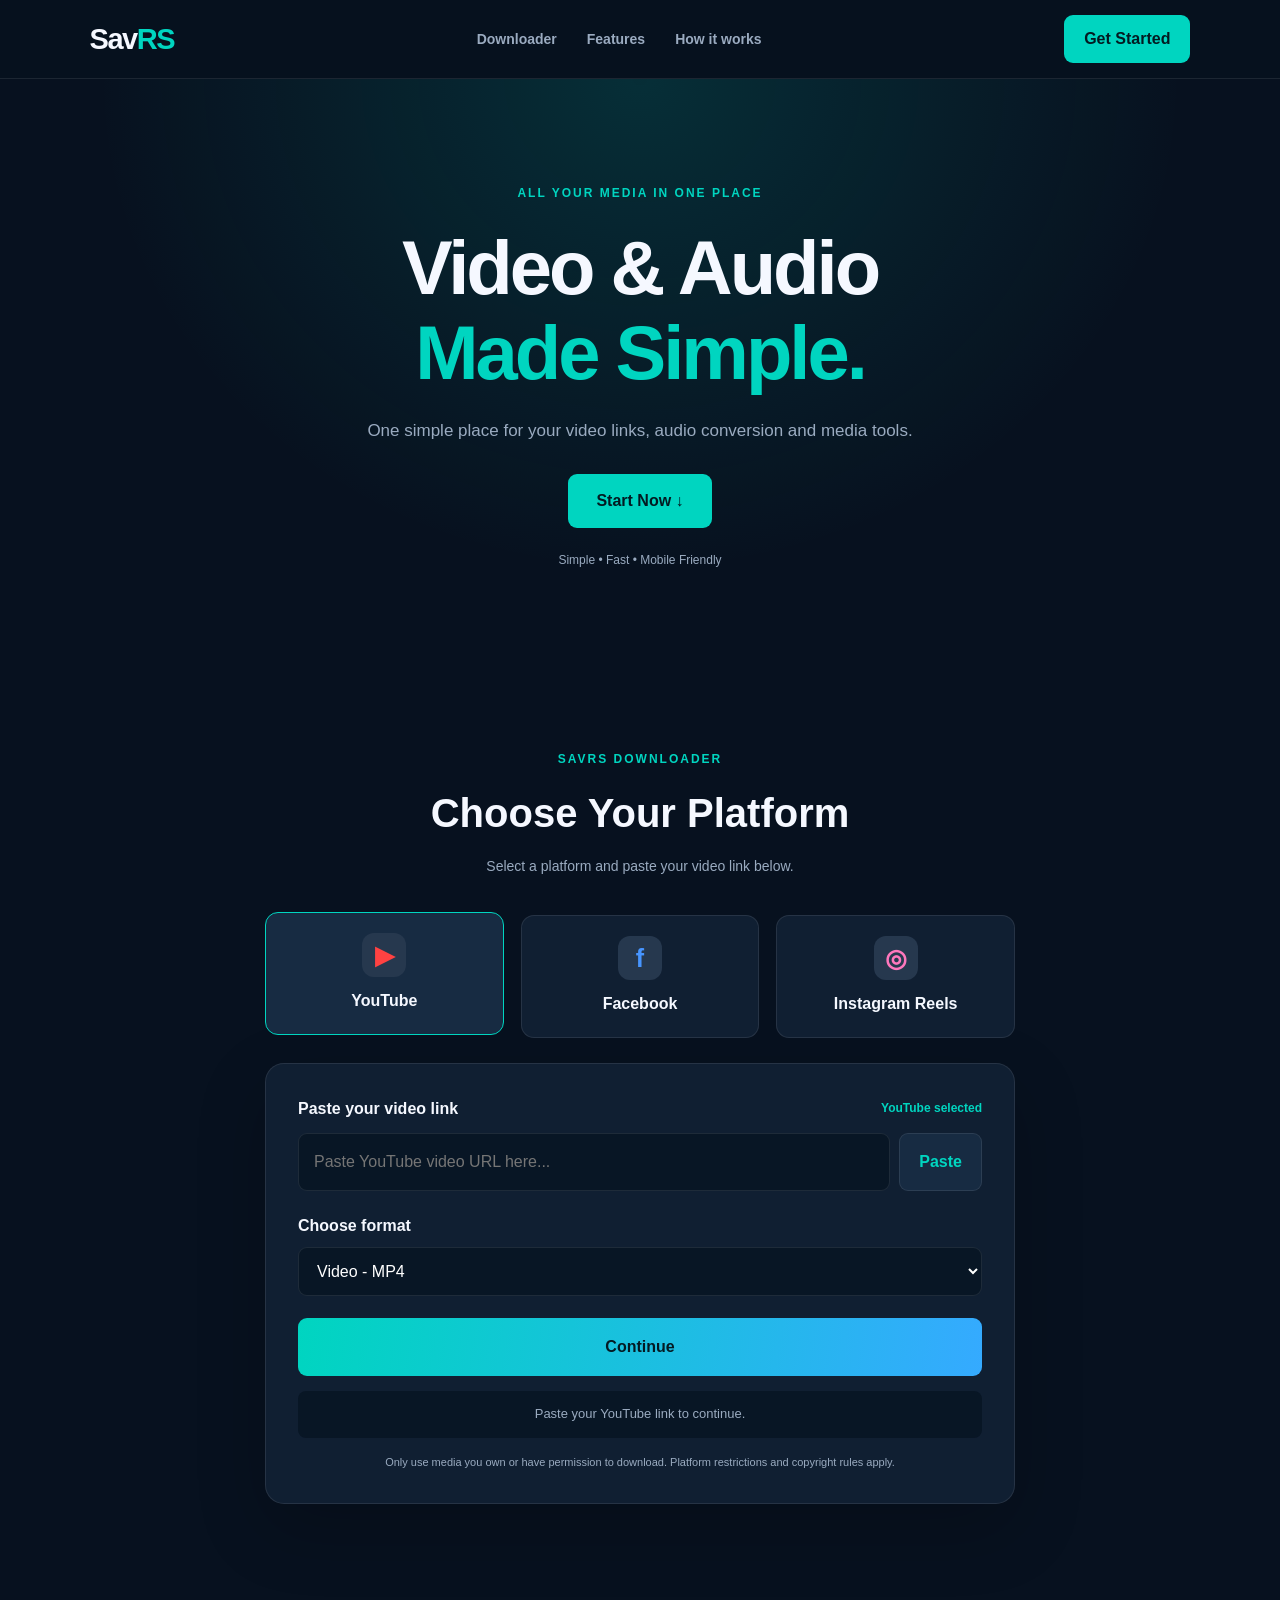
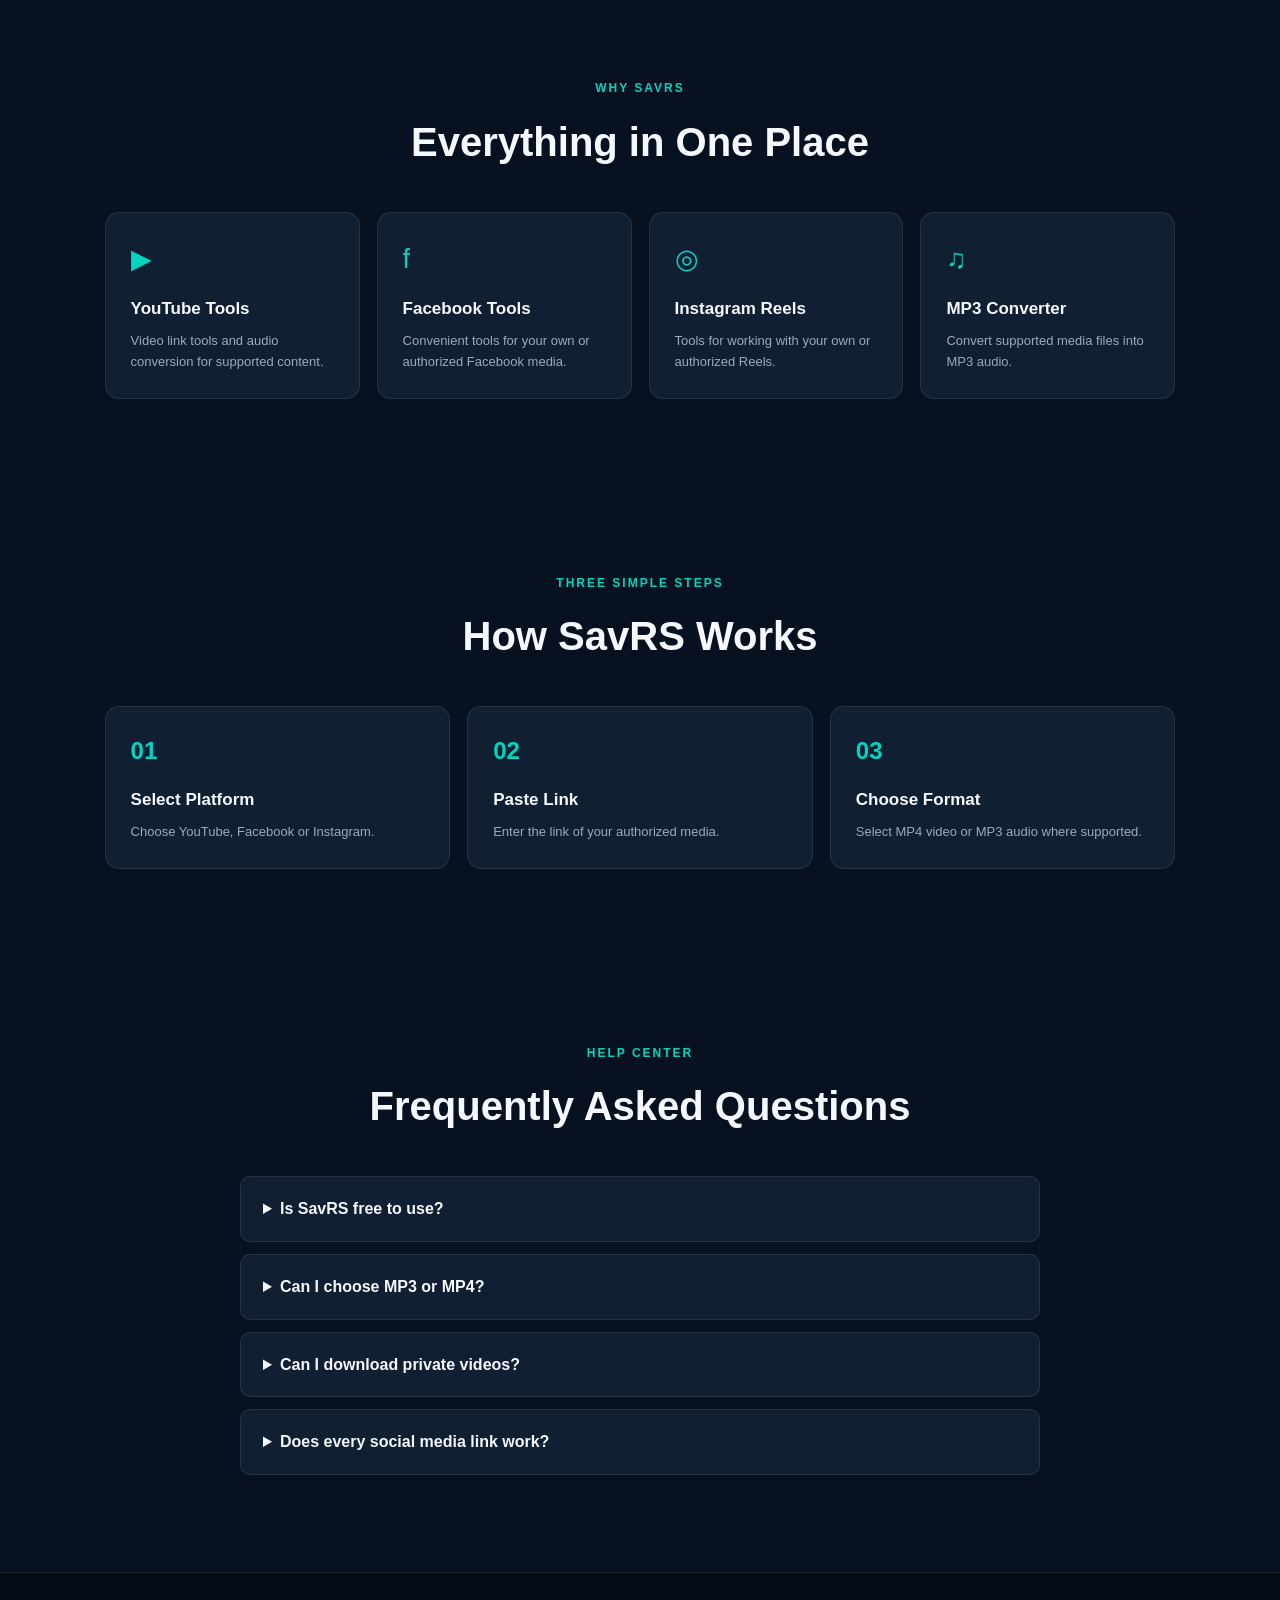
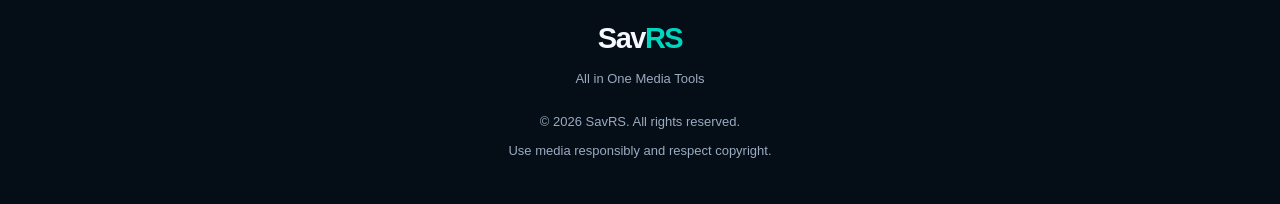
==== commit 5bf8099a: "Update index.html" ====
--- a/index.html
+++ b/index.html
@@ -73,7 +73,10 @@
           >
           <button type="button" id="pasteBtn">Paste</button>
         </div>
-
+<div id="youtubePreview" style="display:none; margin:15px 0; padding:12px; background:#07111f; border-radius:12px;">
+  <img id="youtubeThumbnail" src="" alt="YouTube video thumbnail" style="width:100%; max-width:320px; border-radius:10px; display:block;">
+  <p id="youtubeVideoId" style="color:#00d6c5; margin:8px 0 0;">YouTube Preview</p>
+</div>
         <div class="format-area">
           <label for="formatSelect">Choose format</label>
           <select id="formatSelect">
--- a/style.css
+++ b/style.css
@@ -1,365 +1,478 @@
-@import url('https://fonts.googleapis.com/css2?family=DM+Sans:wght@400;500;600;700;800&family=Manrope:wght@500;600;700;800&display=swap');
 
 :root {
-  --bg: #071426;
-  --panel: #10233c;
-  --panel2: #132b48;
-  --text: #f5f9ff;
-  --muted: #9aacc2;
-  --line: #263e5b;
-  --cyan: #35d9e8;
-  --blue: #398bff;
-}
-
-* { box-sizing: border-box; }
-
-html { scroll-behavior: smooth; }
+  --bg: #07111f;
+  --surface: #101f32;
+  --surface-light: #172b42;
+  --cyan: #00d5c0;
+  --blue: #2485ff;
+  --text: #f5f8ff;
+  --muted: #9aabc0;
+  --border: rgba(255,255,255,.09);
+}
+
+* {
+  margin: 0;
+  padding: 0;
+  box-sizing: border-box;
+}
+
+html {
+  scroll-behavior: smooth;
+}
 
 body {
-  margin: 0;
-  background: radial-gradient(ellipse at 75% 0%, #12345a 0, transparent 38%), var(--bg);
+  font-family: 'Inter', sans-serif;
+  background: var(--bg);
   color: var(--text);
-  font-family: 'DM Sans', sans-serif;
-}
-
-a { color: inherit; text-decoration: none; }
-
-button, input { font: inherit; }
-
-.topbar {
-  max-width: 1180px;
+  line-height: 1.6;
+}
+
+a {
+  color: inherit;
+  text-decoration: none;
+}
+
+button, input, select {
+  font: inherit;
+}
+
+.site-header {
   min-height: 76px;
-  padding: 12px 26px;
-  margin: auto;
+  padding: 15px 7%;
   display: flex;
   align-items: center;
   justify-content: space-between;
-  border-bottom: 1px solid #ffffff12;
-}
-
-.brand {
+  gap: 25px;
+  border-bottom: 1px solid var(--border);
+  background: rgba(7,17,31,.94);
+  position: sticky;
+  top: 0;
+  z-index: 10;
+  backdrop-filter: blur(15px);
+}
+
+.logo {
+  font-size: 29px;
+  font-weight: 800;
+  letter-spacing: -1.5px;
+}
+
+.logo span {
+  color: var(--cyan);
+}
+
+.site-header nav {
+  display: flex;
+  gap: 30px;
+}
+
+.site-header nav a {
+  color: var(--muted);
+  font-size: 14px;
+  font-weight: 600;
+  transition: .2s;
+}
+
+.site-header nav a:hover {
+  color: var(--cyan);
+}
+
+.header-btn, .primary-btn {
+  background: var(--cyan);
+  color: #031b21;
+  font-weight: 800;
+  padding: 11px 20px;
+  border-radius: 9px;
+  display: inline-block;
+}
+
+.hero {
+  padding: 105px 20px 90px;
+  text-align: center;
+  background:
+    radial-gradient(ellipse at 50% 0%, rgba(0,213,192,.15), transparent 60%),
+    var(--bg);
+}
+
+.hero-tag, .small-label {
+  color: var(--cyan);
+  font-size: 12px;
+  font-weight: 800;
+  letter-spacing: 2px;
+}
+
+.hero h1 {
+  font-size: clamp(43px, 8vw, 76px);
+  line-height: 1.12;
+  margin: 22px 0;
+  font-weight: 800;
+  letter-spacing: -3px;
+}
+
+.hero h1 span {
+  color: var(--cyan);
+}
+
+.hero p {
+  color: var(--muted);
+  font-size: 17px;
+  max-width: 560px;
+  margin: 0 auto 30px;
+}
+
+.primary-btn {
+  padding: 14px 28px;
+}
+
+.hero-note {
+  margin-top: 23px;
+  color: var(--muted);
+  font-size: 12px;
+}
+
+.downloader-section, .features-section,
+.how-section, .faq-section {
+  padding: 85px 7%;
+  max-width: 1250px;
+  margin: auto;
+}
+
+.section-heading {
+  text-align: center;
+  margin-bottom: 38px;
+}
+
+.section-heading h2 {
+  font-size: clamp(27px, 5vw, 40px);
+  margin: 10px 0;
+}
+
+.section-heading p {
+  color: var(--muted);
+  font-size: 14px;
+}
+
+.platform-grid {
+  display: grid;
+  grid-template-columns: repeat(3, 1fr);
+  gap: 17px;
+  max-width: 750px;
+  margin: 0 auto 25px;
+}
+
+.platform-card {
+  background: var(--surface);
+  color: var(--text);
+  border: 1px solid var(--border);
+  border-radius: 13px;
+  padding: 20px 12px;
   display: flex;
   align-items: center;
-  gap: 10px;
-  font: 800 22px Manrope, sans-serif;
-  letter-spacing: -1px;
-}
-
-.brand-icon {
-  width: 38px;
-  height: 38px;
+  justify-content: center;
+  gap: 11px;
+  flex-direction: column;
+  cursor: pointer;
+  transition: .2s;
+  font-weight: 700;
+}
+
+.platform-card:hover, .platform-card.active {
+  border-color: var(--cyan);
+  background: var(--surface-light);
+  transform: translateY(-3px);
+}
+
+.platform-icon {
+  width: 44px;
+  height: 44px;
+  border-radius: 12px;
   display: grid;
   place-items: center;
-  border-radius: 12px;
-  background: linear-gradient(135deg, var(--cyan), var(--blue));
-  color: #061426;
-  font-weight: 900;
-}
-
-.cyan { color: var(--cyan); }
-
-.topbar nav { display: flex; gap: 28px; color: var(--muted); font-size: 14px; }
-.topbar nav a:hover { color: var(--cyan); }
-
-.nav-button {
-  border: 1px solid var(--line);
-  padding: 11px 16px;
-  border-radius: 10px;
-  font-size: 13px;
+  font-size: 25px;
+  font-weight: 800;
+  background: #26384e;
+}
+
+.youtube {
+  color: #ff4242;
+}
+
+.facebook {
+  color: #4795ff;
+}
+
+.instagram {
+  color: #ff77bd;
+}
+
+.download-box {
+  background: var(--surface);
+  border: 1px solid var(--border);
+  border-radius: 19px;
+  padding: 32px;
+  max-width: 750px;
+  margin: auto;
+  box-shadow: 0 25px 70px rgba(0,0,0,.2);
+}
+
+.input-title {
+  display: flex;
+  justify-content: space-between;
+  align-items: center;
+  gap: 12px;
+  margin-bottom: 12px;
   font-weight: 700;
 }
 
-main { max-width: 1180px; margin: auto; padding: 0 26px; }
-
-.hero {
-  min-height: 520px;
-  display: grid;
-  grid-template-columns: 1.05fr .95fr;
-  align-items: center;
-  gap: 55px;
-  padding: 70px 0;
-}
-
-.eyebrow {
-  color: var(--cyan);
-  font-size: 11px;
-  font-weight: 800;
-  letter-spacing: 1.8px;
-}
-
-h1, h2, h3, p { margin-top: 0; }
-
-h1 {
-  margin: 20px 0;
-  font: 800 clamp(42px, 6vw, 68px)/1.1 Manrope, sans-serif;
-  letter-spacing: -3px;
-}
-
-h1 span {
-  background: linear-gradient(90deg, var(--cyan), #70aaff);
-  color: transparent;
-  background-clip: text;
-}
-
-.hero-content > p {
-  color: var(--muted);
-  max-width: 500px;
-  line-height: 1.8;
+.input-title span {
+  color: var(--cyan);
+  font-size: 12px;
+}
+
+.url-input-wrap {
+  display: flex;
+  gap: 9px;
+}
+
+.url-input-wrap input {
+  min-width: 0;
+  flex: 1;
+  background: #081625;
+  color: white;
+  border: 1px solid var(--border);
+  border-radius: 9px;
+  padding: 15px;
+  outline: none;
+}
+
+.url-input-wrap input:focus,
+.format-area select:focus {
+  border-color: var(--cyan);
+}
+
+.url-input-wrap button {
+  background: var(--surface-light);
+  color: var(--cyan);
+  border: 1px solid var(--border);
+  border-radius: 9px;
+  padding: 0 19px;
+  cursor: pointer;
+  font-weight: 700;
+}
+
+.format-area {
+  margin-top: 22px;
+}
+
+.format-area label {
+  display: block;
+  font-weight: 700;
+  margin-bottom: 9px;
+}
+
+.format-area select {
+  width: 100%;
+  background: #081625;
+  color: white;
+  border: 1px solid var(--border);
+  border-radius: 9px;
+  padding: 14px;
+  outline: none;
+}
+
+.download-btn {
+  margin-top: 22px;
+  width: 100%;
+  border: none;
+  border-radius: 9px;
+  padding: 16px;
+  background: linear-gradient(100deg, var(--cyan), #35aaff);
+  color: #041b24;
   font-size: 16px;
-}
-
-.main-button {
-  display: inline-flex;
-  align-items: center;
-  justify-content: center;
-  gap: 16px;
-  border: 0;
-  border-radius: 11px;
-  padding: 14px 20px;
-  background: linear-gradient(100deg, var(--cyan), #4c9cff);
-  color: #061426;
   font-weight: 800;
   cursor: pointer;
   transition: .2s;
 }
 
-.main-button:hover { transform: translateY(-2px); filter: brightness(1.08); }
-
-.trust {
-  display: flex;
-  flex-wrap: wrap;
-  gap: 18px;
-  margin-top: 24px;
-  color: #b6c9dc;
-  font-size: 12px;
-}
-
-.hero-panel {
-  padding: 25px;
-  border: 1px solid #2c4b6e;
-  border-radius: 22px;
-  background: linear-gradient(145deg, #153252, #0c1d32);
-  box-shadow: 0 25px 80px #0005;
-}
-
-.panel-top {
-  display: flex;
-  align-items: center;
-  gap: 7px;
-  margin-bottom: 35px;
-  color: #8da8c4;
-  font-size: 10px;
-  letter-spacing: 1.4px;
-}
-
-.panel-top span { width: 8px; height: 8px; border-radius: 50%; background: #35d9e8; }
-.panel-top span:first-child { background: #ff827b; }
-.panel-top span:nth-child(2) { background: #f5c76b; }
-.panel-top span:nth-child(3) { background: #69d9a5; margin-right: 8px; }
-
-.hero-panel h3 { font: 700 21px Manrope; margin-bottom: 18px; }
-
-.panel-item {
-  display: flex;
-  align-items: center;
-  gap: 14px;
-  margin: 10px 0;
-  padding: 15px;
-  border: 1px solid #294765;
-  border-radius: 13px;
-  background: #172e49;
-}
-
-.p-icon {
-  display: grid;
-  place-items: center;
-  width: 38px;
-  height: 38px;
-  border-radius: 10px;
-  background: #164d65;
-  color: var(--cyan);
-  font-size: 18px;
-}
-
-.panel-item strong { font-size: 13px; }
-.panel-item small { display: block; margin-top: 4px; color: var(--muted); font-size: 11px; }
-.panel-note { margin: 20px 0 0; color: var(--muted); font-size: 11px; }
-
-.tools-section, .how-section, .faq {
-  padding: 65px 0;
-  border-top: 1px solid #ffffff12;
-}
-
-.section-title { margin-bottom: 28px; }
-.section-title h2, .how-section h2, .faq h2 {
-  margin: 10px 0;
-  font: 800 32px Manrope;
-  letter-spacing: -1px;
-}
-
-.section-title p { color: var(--muted); font-size: 14px; }
-
-.tool-grid {
+.download-btn:hover {
+  filter: brightness(1.1);
+  transform: translateY(-2px);
+}
+
+.status-box {
+  background: #081625;
+  color: var(--muted);
+  padding: 13px;
+  border-radius: 8px;
+  margin-top: 15px;
+  font-size: 13px;
+  text-align: center;
+}
+
+.legal-note {
+  margin-top: 16px;
+  color: var(--muted);
+  font-size: 11px;
+  text-align: center;
+}
+
+.feature-grid, .steps-grid {
   display: grid;
   grid-template-columns: repeat(4, 1fr);
-  gap: 16px;
-}
-
-.tool-card {
-  position: relative;
-  padding: 22px;
-  min-height: 255px;
-  border: 1px solid var(--line);
-  border-radius: 17px;
-  background: linear-gradient(145deg, var(--panel2), var(--panel));
+  gap: 17px;
+}
+
+.feature-card, .step-card {
+  background: var(--surface);
+  border: 1px solid var(--border);
+  border-radius: 14px;
+  padding: 25px;
   transition: .2s;
 }
 
-.tool-card:hover { border-color: var(--cyan); transform: translateY(-4px); }
-
-.tool-icon {
-  display: grid;
-  place-items: center;
-  width: 43px;
-  height: 43px;
-  border-radius: 12px;
-  background: #164d65;
-  color: var(--cyan);
-  font-size: 20px;
-}
-
-.tool-tag {
-  position: absolute;
-  top: 25px;
-  right: 16px;
-  color: var(--cyan);
-  font-size: 9px;
-  font-weight: 800;
-  letter-spacing: 1px;
-}
-
-.tool-card h3 { margin: 20px 0 9px; font: 700 17px Manrope; }
-.tool-card p { min-height: 58px; color: var(--muted); font-size: 12px; line-height: 1.7; }
-
-.tool-button {
-  border: 0;
-  padding: 9px 0;
-  background: transparent;
-  color: var(--cyan);
-  font-weight: 800;
+.feature-card:hover, .step-card:hover {
+  border-color: var(--cyan);
+  transform: translateY(-4px);
+}
+
+.feature-icon {
+  font-size: 27px;
+  color: var(--cyan);
+  margin-bottom: 14px;
+}
+
+.feature-card h3, .step-card h3 {
+  font-size: 17px;
+  margin-bottom: 9px;
+}
+
+.feature-card p, .step-card p {
+  color: var(--muted);
+  font-size: 13px;
+}
+
+.steps-grid {
+  grid-template-columns: repeat(3, 1fr);
+}
+
+.step-card span {
+  color: var(--cyan);
+  font-size: 24px;
+  font-weight: 800;
+  display: block;
+  margin-bottom: 15px;
+}
+
+.faq-section details {
+  max-width: 800px;
+  margin: 12px auto;
+  padding: 19px 22px;
+  background: var(--surface);
+  border: 1px solid var(--border);
+  border-radius: 10px;
+}
+
+.faq-section summary {
   cursor: pointer;
-}
-
-.workspace {
-  margin: 15px 0 65px;
-  padding: 30px;
-  border: 1px solid #2c4b6e;
-  border-radius: 20px;
-  background: linear-gradient(145deg, #122b47, #0d1d32);
-  scroll-margin-top: 20px;
-}
-
-.workspace h2 { margin: 10px 0; font: 700 25px Manrope; }
-.workspace > p { color: var(--muted); font-size: 13px; }
-
-.input-row { display: flex; gap: 12px; margin: 20px 0 14px; }
-
-.input-row input {
-  flex: 1;
-  min-width: 0;
-  padding: 15px;
-  border: 1px solid #34516f;
-  border-radius: 10px;
-  outline: none;
-  background: #07172a;
-  color: white;
-}
-
-.input-row input:focus, .upload-area input:focus { border-color: var(--cyan); }
-
-.action-button { margin-top: 8px; }
-
-.upload-area {
-  margin: 18px 0;
-  padding: 20px;
-  border: 1px dashed #47718e;
-  border-radius: 12px;
-  background: #0a1b30;
-}
-
-.upload-area label { display: block; margin-bottom: 12px; font-weight: 700; }
-.upload-area input { max-width: 100%; color: var(--muted); }
-.upload-area small { display: block; margin-top: 12px; color: var(--muted); line-height: 1.6; }
-
-.notice, .result {
-  margin-top: 20px;
-  padding: 17px;
-  border: 1px solid #34516f;
-  border-radius: 12px;
-  background: #08192c;
-  line-height: 1.7;
-  overflow-wrap: anywhere;
-}
-
-.notice { color: #ffd5a1; }
-.result img { display: block; max-width: 100%; width: 520px; margin: 15px 0; border-radius: 10px; }
-.result-actions { display: flex; flex-wrap: wrap; gap: 10px; margin-top: 15px; }
-
-.secondary-button {
-  display: inline-block;
-  padding: 10px 14px;
-  border-radius: 9px;
-  background: #16445e;
-  color: #dffaff;
-  font-size: 12px;
   font-weight: 700;
 }
 
-.hidden { display: none !important; }
-
-.steps { display: grid; grid-template-columns: repeat(3, 1fr); gap: 20px; margin-top: 28px; }
-.steps > div { padding: 22px; border-top: 1px solid var(--line); }
-.steps b { color: var(--cyan); font: 800 25px Manrope; }
-.steps h3 { margin: 14px 0 8px; font: 700 17px Manrope; }
-.steps p { color: var(--muted); font-size: 13px; }
-
-.faq details { padding: 17px 0; border-bottom: 1px solid var(--line); }
-.faq summary { cursor: pointer; font-weight: 700; }
-.faq details p { margin: 12px 0 0; color: var(--muted); font-size: 13px; line-height: 1.7; }
-
-footer {
-  max-width: 1180px;
-  margin: auto;
-  padding: 25px 26px;
-  border-top: 1px solid #ffffff12;
-  display: flex;
-  align-items: center;
-  justify-content: space-between;
-  gap: 18px;
-  color: var(--muted);
-  font-size: 11px;
-}
-
-footer p { margin: 0; }
-
-@media (max-width: 900px) {
-  .tool-grid { grid-template-columns: repeat(2, 1fr); }
-  .hero { gap: 30px; }
-}
-
-@media (max-width: 650px) {
-  .topbar { padding: 12px 17px; }
-  .topbar nav { display: none; }
-  .nav-button { font-size: 11px; padding: 9px; }
-  main { padding: 0 17px; }
-  .hero { grid-template-columns: 1fr; padding: 50px 0; }
-  h1 { font-size: 43px; letter-spacing: -2px; }
-  .hero-content > p { font-size: 14px; }
-  .tool-grid, .steps { grid-template-columns: 1fr; }
-  .tool-card { min-height: 220px; }
-  .workspace { padding: 20px; }
-  .input-row { flex-direction: column; }
-  .input-row .main-button { width: 100%; }
-  footer { padding: 22px 17px; flex-wrap: wrap; }
-  footer p { width: 100%; order: 3; }
-}
+.faq-section details p {
+  color: var(--muted);
+  font-size: 14px;
+  padding-top: 12px;
+}
+
+.site-footer {
+  padding: 42px 20px;
+  text-align: center;
+  border-top: 1px solid var(--border);
+  background: #050d17;
+}
+
+.site-footer p {
+  color: var(--muted);
+  font-size: 13px;
+  margin-top: 8px;
+}
+
+.site-footer .copyright {
+  margin-top: 22px;
+}
+
+@media (max-width: 800px) {
+  .site-header {
+    padding: 13px 5%;
+  }
+
+  .site-header nav {
+    display: none;
+  }
+
+  .feature-grid {
+    grid-template-columns: repeat(2, 1fr);
+  }
+
+  .steps-grid {
+    grid-template-columns: 1fr;
+  }
+
+  .hero {
+    padding: 80px 18px;
+  }
+
+  .downloader-section, .features-section,
+  .how-section, .faq-section {
+    padding: 65px 5%;
+  }
+}
+
+@media (max-width: 480px) {
+  .header-btn {
+    padding: 9px 12px;
+    font-size: 12px;
+  }
+
+  .logo {
+    font-size: 25px;
+  }
+
+  .hero h1 {
+    letter-spacing: -1.5px;
+  }
+
+  .platform-grid {
+    gap: 8px;
+  }
+
+  .platform-card {
+    padding: 14px 5px;
+    font-size: 12px;
+  }
+
+  .platform-icon {
+    width: 37px;
+    height: 37px;
+  }
+
+  .download-box {
+    padding: 20px 14px;
+  }
+
+  .url-input-wrap {
+    flex-wrap: wrap;
+  }
+
+  .url-input-wrap input {
+    width: 100%;
+    flex-basis: 100%;
+  }
+
+  .url-input-wrap button {
+    padding: 10px 20px;
+  }
+
+  .feature-grid {
+    grid-template-columns: 1fr;
+  }
+}
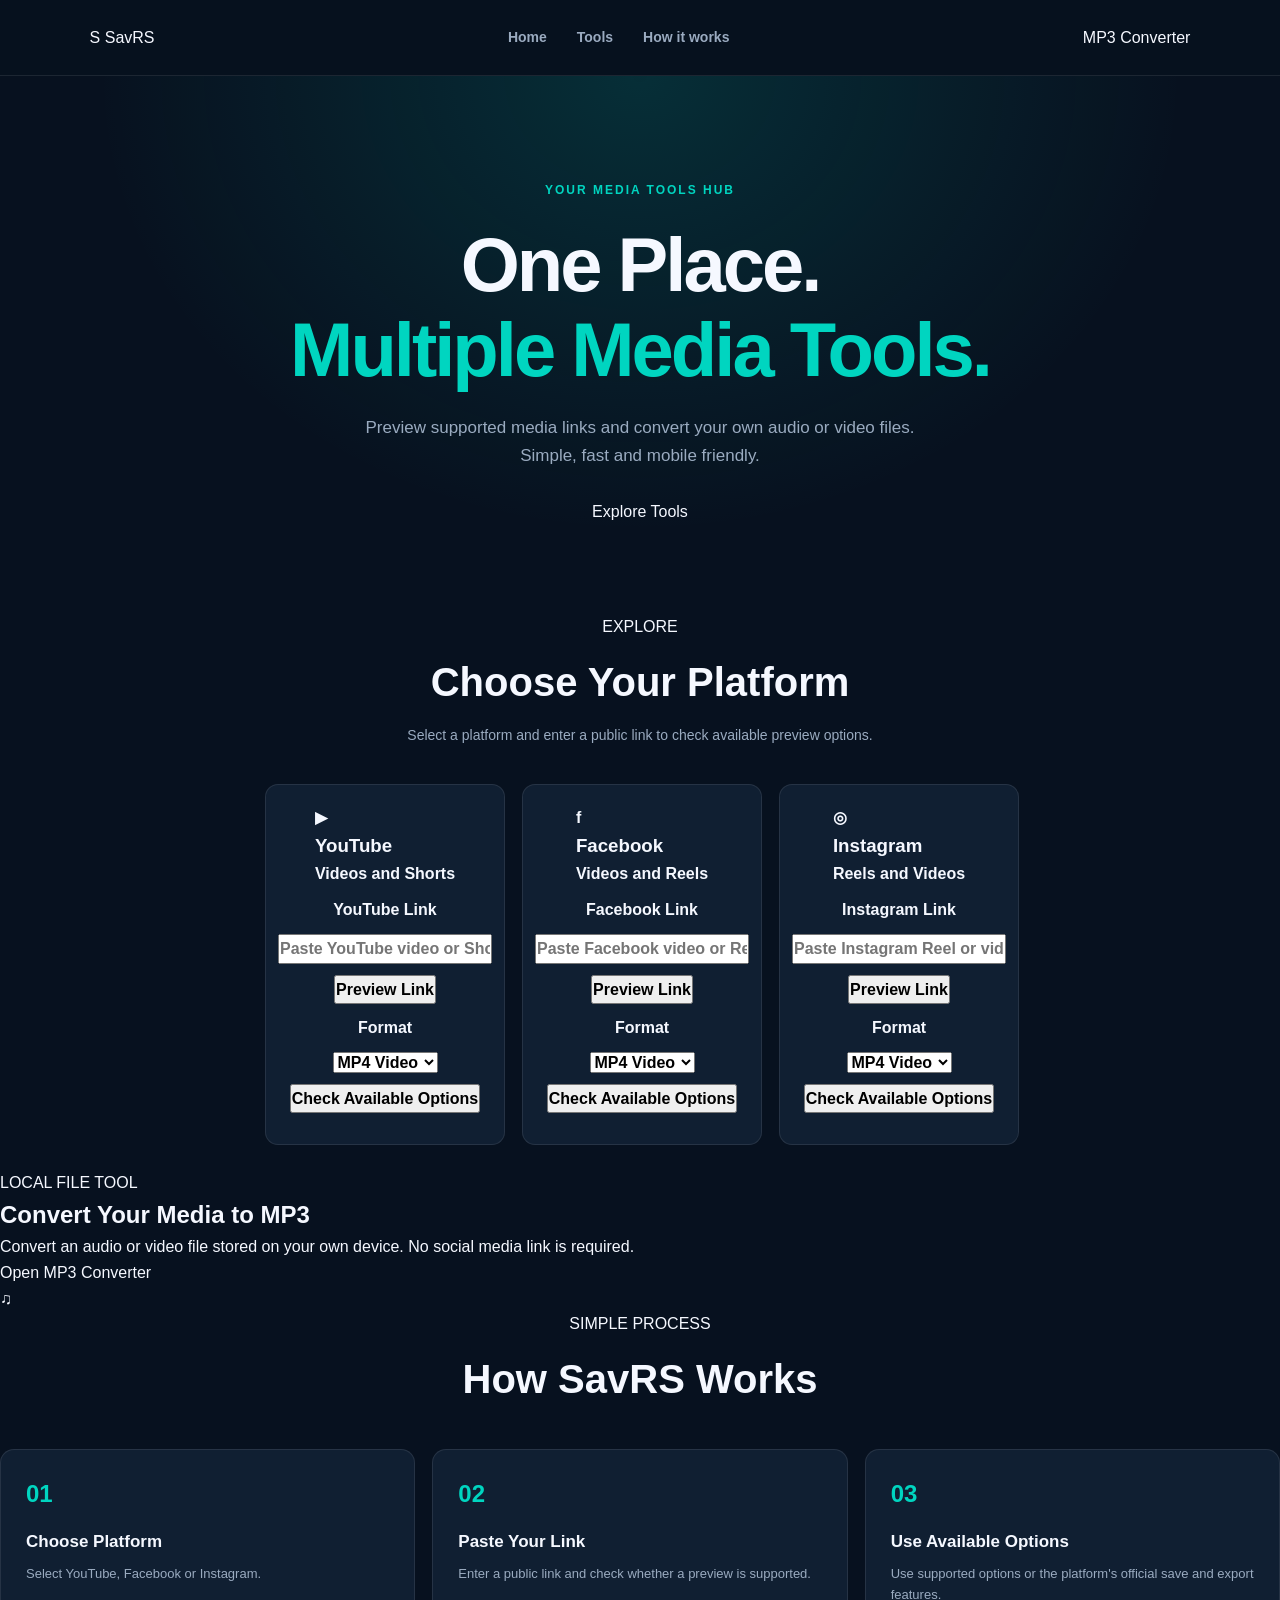
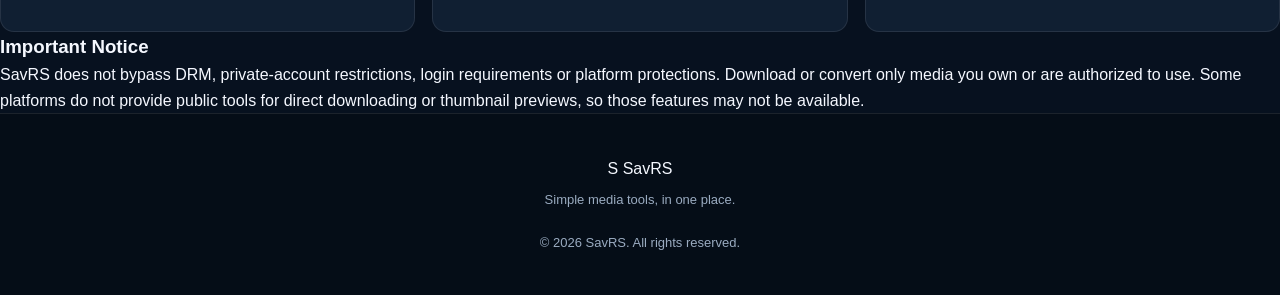
==== commit 6bda452e: "Update index.html" ====
--- a/index.html
+++ b/index.html
@@ -5,192 +5,226 @@
   <meta charset="UTF-8">
   <meta name="viewport" content="width=device-width, initial-scale=1.0">
   <meta name="theme-color" content="#07111f">
-  <meta name="description" content="SavRS - Simple video and audio tools for your media links.">
-  <title>SavRS - All in One Media Downloader</title>
-  <link rel="preconnect" href="https://fonts.googleapis.com">
-  <link rel="preconnect" href="https://fonts.gstatic.com" crossorigin>
-  <link href="https://fonts.googleapis.com/css2?family=Inter:wght@400;500;600;700;800&display=swap" rel="stylesheet">
+  <meta name="description" content="SavRS - A simple media tools hub for links, previews and local media conversion.">
+  <title>SavRS - Media Tools</title>
   <link rel="stylesheet" href="style.css">
-  <script src="app.js" defer></script>
 </head>
-
 <body>
+
   <header class="site-header">
-    <a href="#" class="logo">Sav<span>RS</span></a>
-    <nav>
-      <a href="#downloader">Downloader</a>
-      <a href="#features">Features</a>
-      <a href="#how">How it works</a>
+    <a class="brand" href="index.html">
+      <span class="brand-icon">S</span>
+      <span>Sav<span>RS</span></span>
+    </a>
+
+    <nav class="main-nav">
+      <a href="#home">Home</a>
+      <a href="#tools">Tools</a>
+      <a href="#how-it-works">How it works</a>
     </nav>
-    <a class="header-btn" href="#downloader">Get Started</a>
+
+    <a class="header-button" href="mp3.html">MP3 Converter</a>
   </header>
 
   <main>
-    <section class="hero">
-      <div class="hero-tag">ALL YOUR MEDIA IN ONE PLACE</div>
-      <h1>Video & Audio<br><span>Made Simple.</span></h1>
-      <p>One simple place for your video links, audio conversion and media tools.</p>
-      <a class="primary-btn" href="#downloader">Start Now ↓</a>
-      <div class="hero-note">Simple • Fast • Mobile Friendly</div>
-    </section>
-
-    <section class="downloader-section" id="downloader">
+    <section class="hero" id="home">
+      <div class="hero-tag">YOUR MEDIA TOOLS HUB</div>
+      <h1>One Place.<br><span>Multiple Media Tools.</span></h1>
+      <p>
+        Preview supported media links and convert your own audio or video files.
+        Simple, fast and mobile friendly.
+      </p>
+      <a href="#tools" class="primary-button">Explore Tools</a>
+    </section>
+
+    <section class="tools-section" id="tools">
       <div class="section-heading">
-        <span class="small-label">SAVRS DOWNLOADER</span>
+        <span class="small-heading">EXPLORE</span>
         <h2>Choose Your Platform</h2>
-        <p>Select a platform and paste your video link below.</p>
+        <p>Select a platform and enter a public link to check available preview options.</p>
       </div>
 
       <div class="platform-grid">
-        <button class="platform-card active" type="button" data-platform="youtube">
-          <span class="platform-icon youtube">▶</span>
-          <span>YouTube</span>
-        </button>
-
-        <button class="platform-card" type="button" data-platform="facebook">
-          <span class="platform-icon facebook">f</span>
-          <span>Facebook</span>
-        </button>
-
-        <button class="platform-card" type="button" data-platform="instagram">
-          <span class="platform-icon instagram">◎</span>
-          <span>Instagram Reels</span>
-        </button>
-      </div>
-
-      <div class="download-box">
-        <div class="input-title">
-          <label for="videoUrl">Paste your video link</label>
-          <span id="selectedPlatform">YouTube selected</span>
-        </div>
-
-        <div class="url-input-wrap">
+
+        <!-- YouTube -->
+        <article class="platform-card">
+          <div class="platform-top">
+            <div class="platform-logo youtube-logo">▶</div>
+            <div>
+              <h3>YouTube</h3>
+              <p>Videos and Shorts</p>
+            </div>
+          </div>
+
+          <label for="youtubeUrl">YouTube Link</label>
           <input
             type="url"
-            id="videoUrl"
-            placeholder="Paste YouTube video URL here..."
+            id="youtubeUrl"
+            placeholder="Paste YouTube video or Shorts link"
             autocomplete="url"
           >
-          <button type="button" id="pasteBtn">Paste</button>
+
+          <button type="button" class="preview-button" id="youtubePreviewBtn">
+            Preview Link
+          </button>
+
+          <div class="preview-box" id="youtubePreview" hidden>
+            <img id="youtubeThumbnail" src="" alt="YouTube thumbnail preview">
+            <p id="youtubeVideoTitle">YouTube Preview</p>
+          </div>
+
+          <label for="youtubeFormat">Format</label>
+          <select id="youtubeFormat">
+            <option value="mp4">MP4 Video</option>
+            <option value="mp3">MP3 Audio</option>
+          </select>
+
+          <button type="button" class="download-button" id="youtubeActionBtn">
+            Check Available Options
+          </button>
+          <p class="platform-message" id="youtubeStatus" aria-live="polite"></p>
+        </article>
+
+        <!-- Facebook -->
+        <article class="platform-card">
+          <div class="platform-top">
+            <div class="platform-logo facebook-logo">f</div>
+            <div>
+              <h3>Facebook</h3>
+              <p>Videos and Reels</p>
+            </div>
+          </div>
+
+          <label for="facebookUrl">Facebook Link</label>
+          <input
+            type="url"
+            id="facebookUrl"
+            placeholder="Paste Facebook video or Reel link"
+            autocomplete="url"
+          >
+
+          <button type="button" class="preview-button" id="facebookPreviewBtn">
+            Preview Link
+          </button>
+
+          <div class="preview-box" id="facebookPreview" hidden>
+            <img id="facebookThumbnail" src="" alt="Facebook thumbnail preview">
+            <p id="facebookVideoTitle">Facebook Preview</p>
+          </div>
+
+          <label for="facebookFormat">Format</label>
+          <select id="facebookFormat">
+            <option value="mp4">MP4 Video</option>
+            <option value="mp3">MP3 Audio</option>
+          </select>
+
+          <button type="button" class="download-button" id="facebookActionBtn">
+            Check Available Options
+          </button>
+          <p class="platform-message" id="facebookStatus" aria-live="polite"></p>
+        </article>
+
+        <!-- Instagram -->
+        <article class="platform-card">
+          <div class="platform-top">
+            <div class="platform-logo instagram-logo">◎</div>
+            <div>
+              <h3>Instagram</h3>
+              <p>Reels and Videos</p>
+            </div>
+          </div>
+
+          <label for="instagramUrl">Instagram Link</label>
+          <input
+            type="url"
+            id="instagramUrl"
+            placeholder="Paste Instagram Reel or video link"
+            autocomplete="url"
+          >
+
+          <button type="button" class="preview-button" id="instagramPreviewBtn">
+            Preview Link
+          </button>
+
+          <div class="preview-box" id="instagramPreview" hidden>
+            <img id="instagramThumbnail" src="" alt="Instagram thumbnail preview">
+            <p id="instagramVideoTitle">Instagram Preview</p>
+          </div>
+
+          <label for="instagramFormat">Format</label>
+          <select id="instagramFormat">
+            <option value="mp4">MP4 Video</option>
+            <option value="mp3">MP3 Audio</option>
+          </select>
+
+          <button type="button" class="download-button" id="instagramActionBtn">
+            Check Available Options
+          </button>
+          <p class="platform-message" id="instagramStatus" aria-live="polite"></p>
+        </article>
+
+      </div>
+    </section>
+
+    <!-- Local media converter -->
+    <section class="converter-section">
+      <div class="converter-content">
+        <span class="small-heading">LOCAL FILE TOOL</span>
+        <h2>Convert Your Media to MP3</h2>
+        <p>
+          Convert an audio or video file stored on your own device.
+          No social media link is required.
+        </p>
+        <a href="mp3.html" class="primary-button">Open MP3 Converter</a>
+      </div>
+      <div class="converter-icon">♫</div>
+    </section>
+
+    <section class="info-section" id="how-it-works">
+      <div class="section-heading">
+        <span class="small-heading">SIMPLE PROCESS</span>
+        <h2>How SavRS Works</h2>
+      </div>
+
+      <div class="steps-grid">
+        <div class="step-card">
+          <span>01</span>
+          <h3>Choose Platform</h3>
+          <p>Select YouTube, Facebook or Instagram.</p>
         </div>
-<div id="youtubePreview" style="display:none; margin:15px 0; padding:12px; background:#07111f; border-radius:12px;">
-  <img id="youtubeThumbnail" src="" alt="YouTube video thumbnail" style="width:100%; max-width:320px; border-radius:10px; display:block;">
-  <p id="youtubeVideoId" style="color:#00d6c5; margin:8px 0 0;">YouTube Preview</p>
-</div>
-        <div class="format-area">
-          <label for="formatSelect">Choose format</label>
-          <select id="formatSelect">
-            <option value="mp4">Video - MP4</option>
-            <option value="mp3">Audio - MP3</option>
-          </select>
+        <div class="step-card">
+          <span>02</span>
+          <h3>Paste Your Link</h3>
+          <p>Enter a public link and check whether a preview is supported.</p>
         </div>
-
-        <button type="button" class="download-btn" id="downloadBtn">
-          Continue
-        </button>
-
-        <div id="statusBox" class="status-box" role="status" aria-live="polite">
-          Paste a link to get started.
+        <div class="step-card">
+          <span>03</span>
+          <h3>Use Available Options</h3>
+          <p>Use supported options or the platform's official save and export features.</p>
         </div>
-
-        <p class="legal-note">
-          Only use media you own or have permission to download.
-          Platform restrictions and copyright rules apply.
-        </p>
-      </div>
-    </section>
-
-    <section class="features-section" id="features">
-      <div class="section-heading">
-        <span class="small-label">WHY SAVRS</span>
-        <h2>Everything in One Place</h2>
-      </div>
-
-      <div class="feature-grid">
-        <article class="feature-card">
-          <div class="feature-icon">▶</div>
-          <h3>YouTube Tools</h3>
-          <p>Video link tools and audio conversion for supported content.</p>
-        </article>
-
-        <article class="feature-card">
-          <div class="feature-icon">f</div>
-          <h3>Facebook Tools</h3>
-          <p>Convenient tools for your own or authorized Facebook media.</p>
-        </article>
-
-        <article class="feature-card">
-          <div class="feature-icon">◎</div>
-          <h3>Instagram Reels</h3>
-          <p>Tools for working with your own or authorized Reels.</p>
-        </article>
-
-        <article class="feature-card">
-          <div class="feature-icon">♫</div>
-          <h3>MP3 Converter</h3>
-          <p>Convert supported media files into MP3 audio.</p>
-        </article>
-      </div>
-    </section>
-
-    <section class="how-section" id="how">
-      <div class="section-heading">
-        <span class="small-label">THREE SIMPLE STEPS</span>
-        <h2>How SavRS Works</h2>
-      </div>
-
-      <div class="steps-grid">
-        <article class="step-card">
-          <span>01</span>
-          <h3>Select Platform</h3>
-          <p>Choose YouTube, Facebook or Instagram.</p>
-        </article>
-        <article class="step-card">
-          <span>02</span>
-          <h3>Paste Link</h3>
-          <p>Enter the link of your authorized media.</p>
-        </article>
-        <article class="step-card">
-          <span>03</span>
-          <h3>Choose Format</h3>
-          <p>Select MP4 video or MP3 audio where supported.</p>
-        </article>
-      </div>
-    </section>
-
-    <section class="faq-section">
-      <div class="section-heading">
-        <span class="small-label">HELP CENTER</span>
-        <h2>Frequently Asked Questions</h2>
-      </div>
-
-      <details>
-        <summary>Is SavRS free to use?</summary>
-        <p>SavRS is being developed with free-to-use tools. Some future services may have limits.</p>
-      </details>
-
-      <details>
-        <summary>Can I choose MP3 or MP4?</summary>
-        <p>The interface offers both choices. Actual conversion depends on supported sources and the backend.</p>
-      </details>
-
-      <details>
-        <summary>Can I download private videos?</summary>
-        <p>No. SavRS is not designed to bypass private access, DRM or platform restrictions.</p>
-      </details>
-
-      <details>
-        <summary>Does every social media link work?</summary>
-        <p>No. Platform access, permissions and technical restrictions may prevent processing.</p>
-      </details>
+      </div>
+    </section>
+
+    <section class="notice-section">
+      <h3>Important Notice</h3>
+      <p>
+        SavRS does not bypass DRM, private-account restrictions, login requirements
+        or platform protections. Download or convert only media you own or are
+        authorized to use. Some platforms do not provide public tools for direct
+        downloading or thumbnail previews, so those features may not be available.
+      </p>
     </section>
   </main>
 
   <footer class="site-footer">
-    <a href="#" class="logo">Sav<span>RS</span></a>
-    <p>All in One Media Tools</p>
-    <p class="copyright">© 2026 SavRS. All rights reserved.</p>
-    <p class="footer-note">Use media responsibly and respect copyright.</p>
+    <a class="brand" href="index.html">
+      <span class="brand-icon">S</span>
+      <span>Sav<span>RS</span></span>
+    </a>
+    <p>Simple media tools, in one place.</p>
+    <p class="copyright">© <span id="currentYear">2026</span> SavRS. All rights reserved.</p>
   </footer>
+
+  <script src="app.js"></script>
 </body>
 </html>
